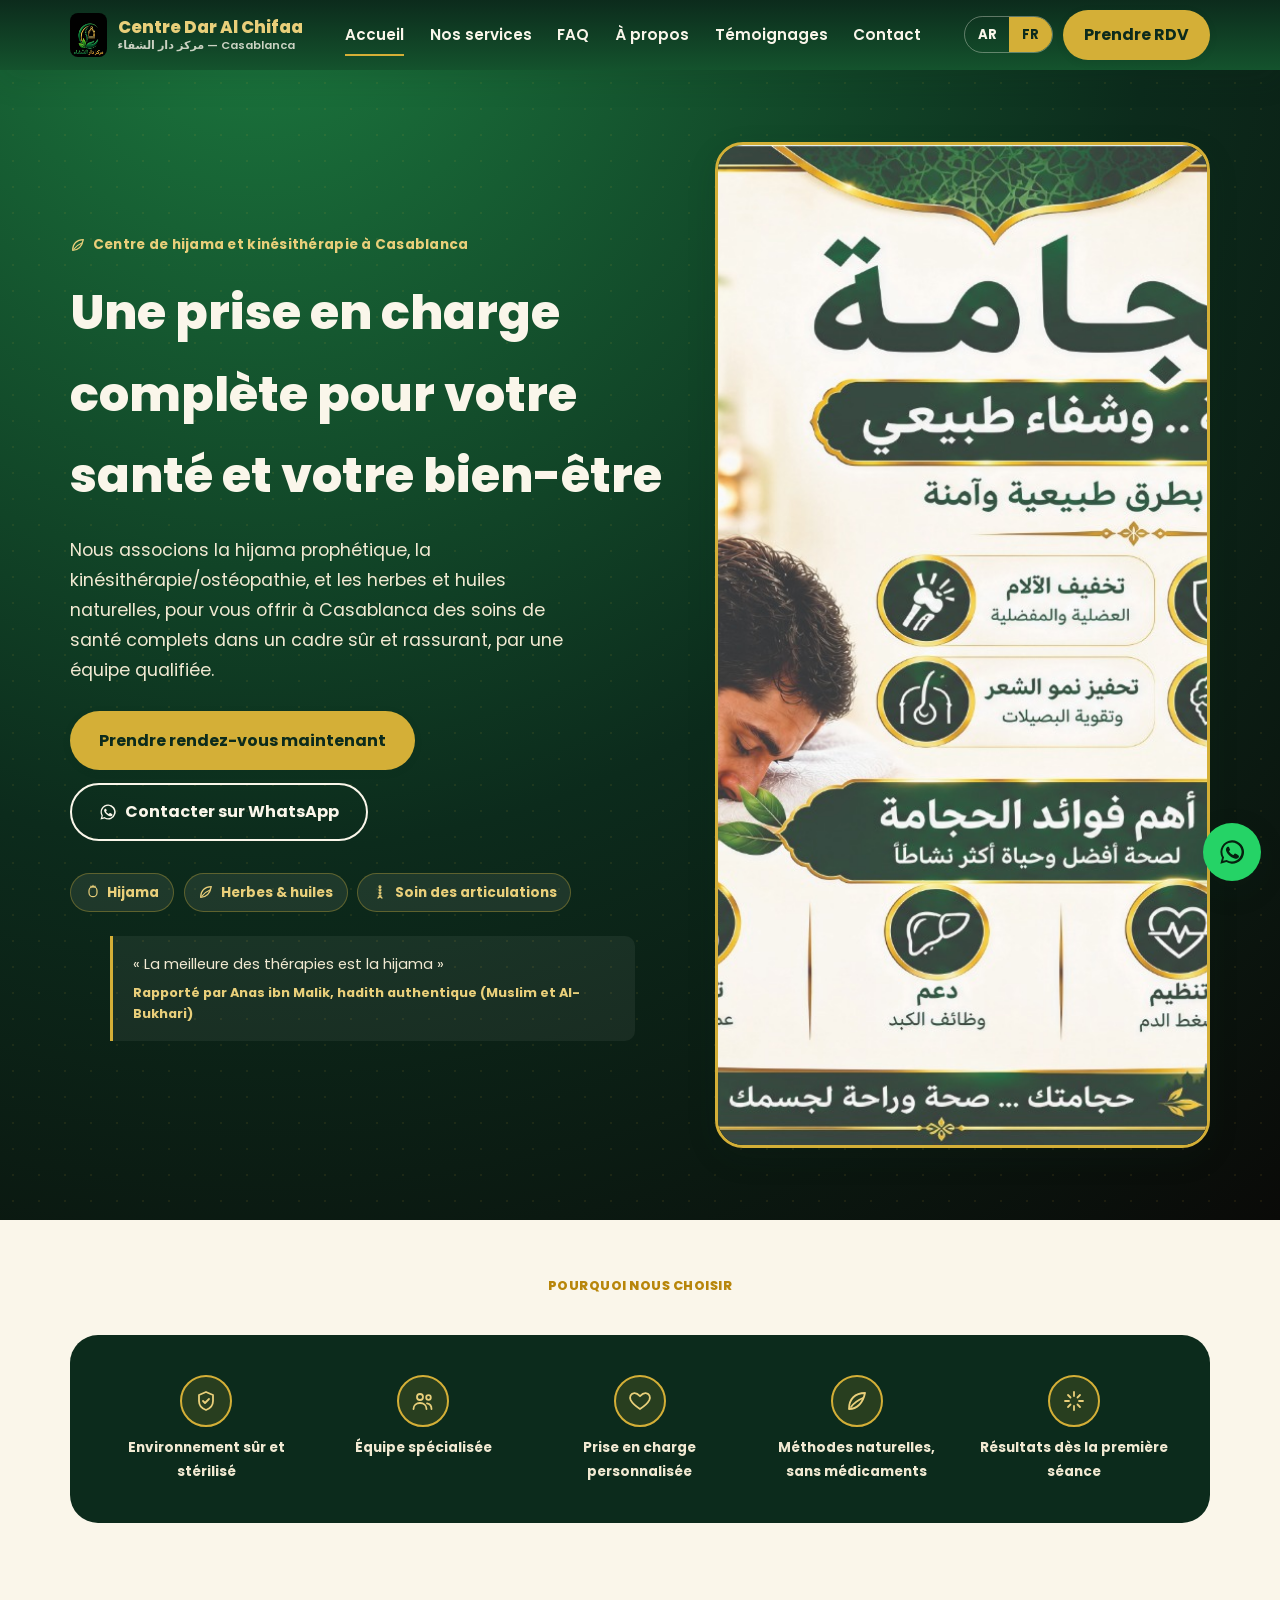
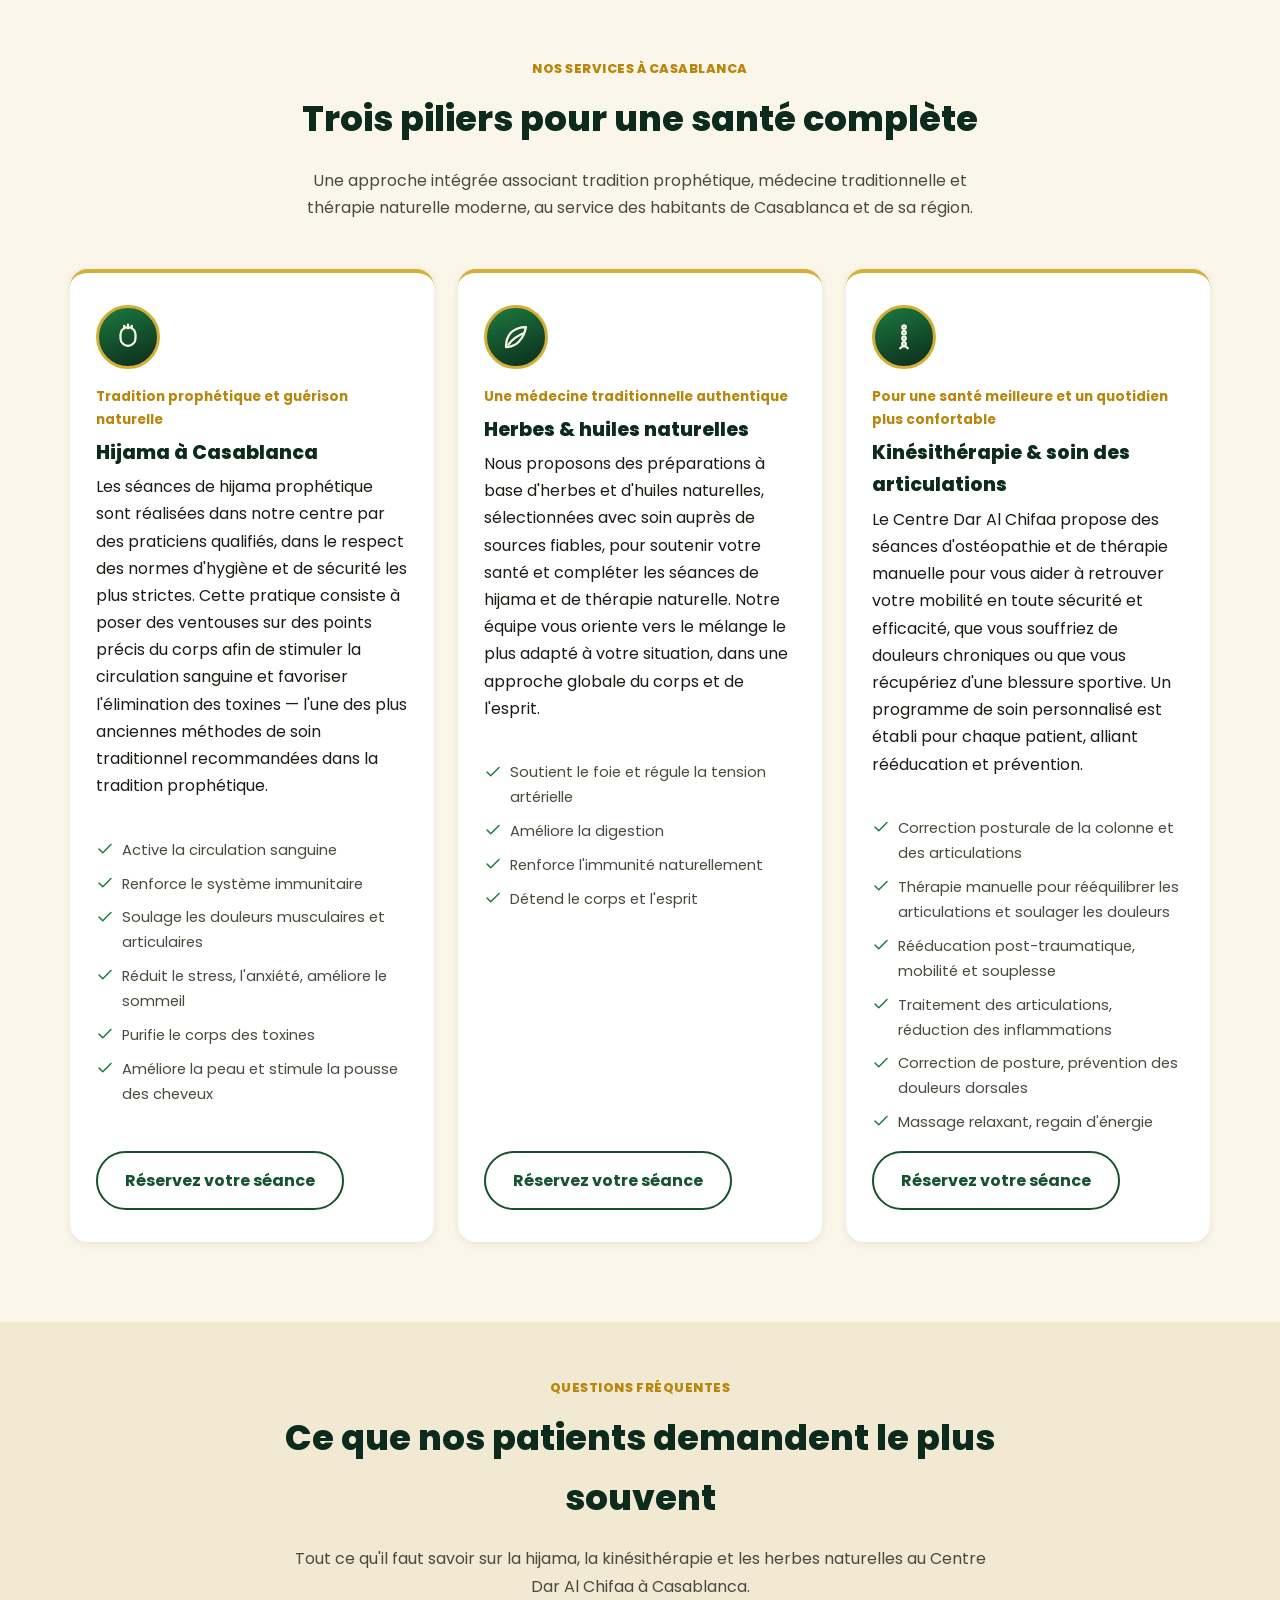
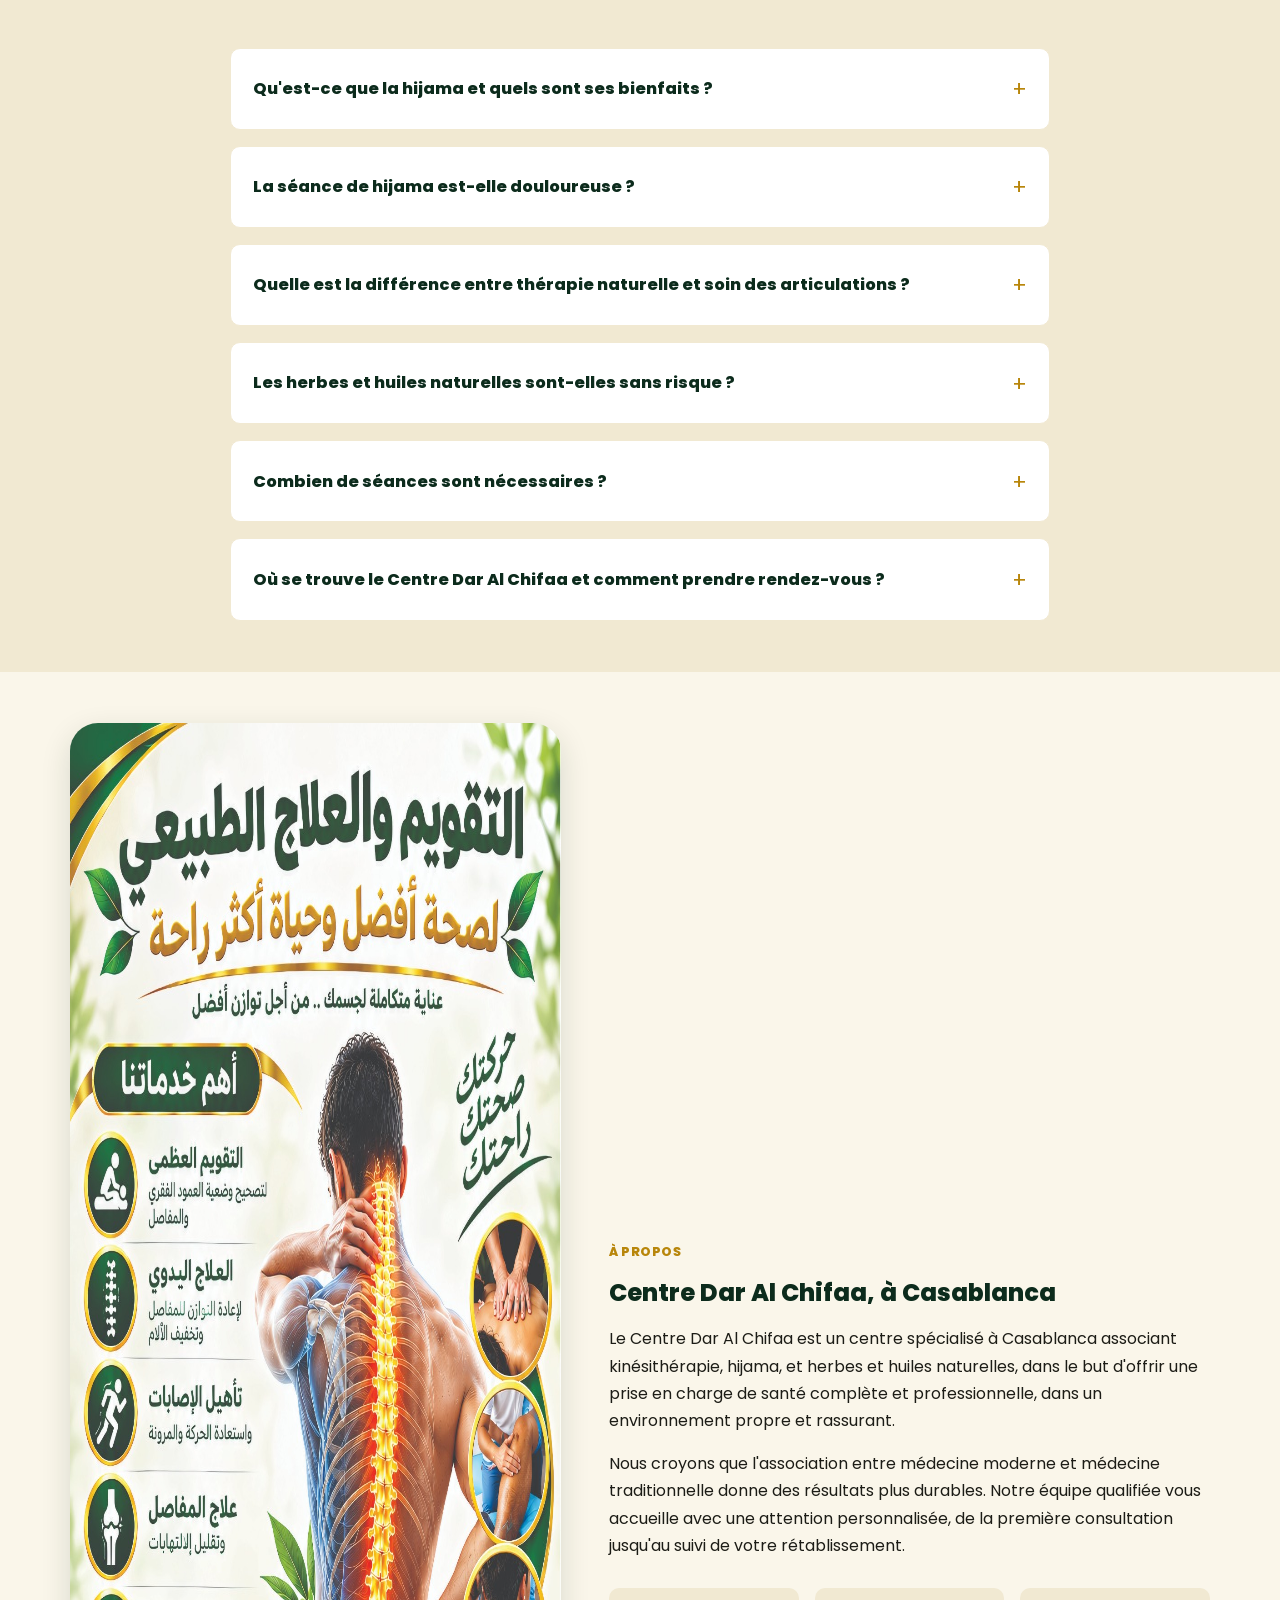
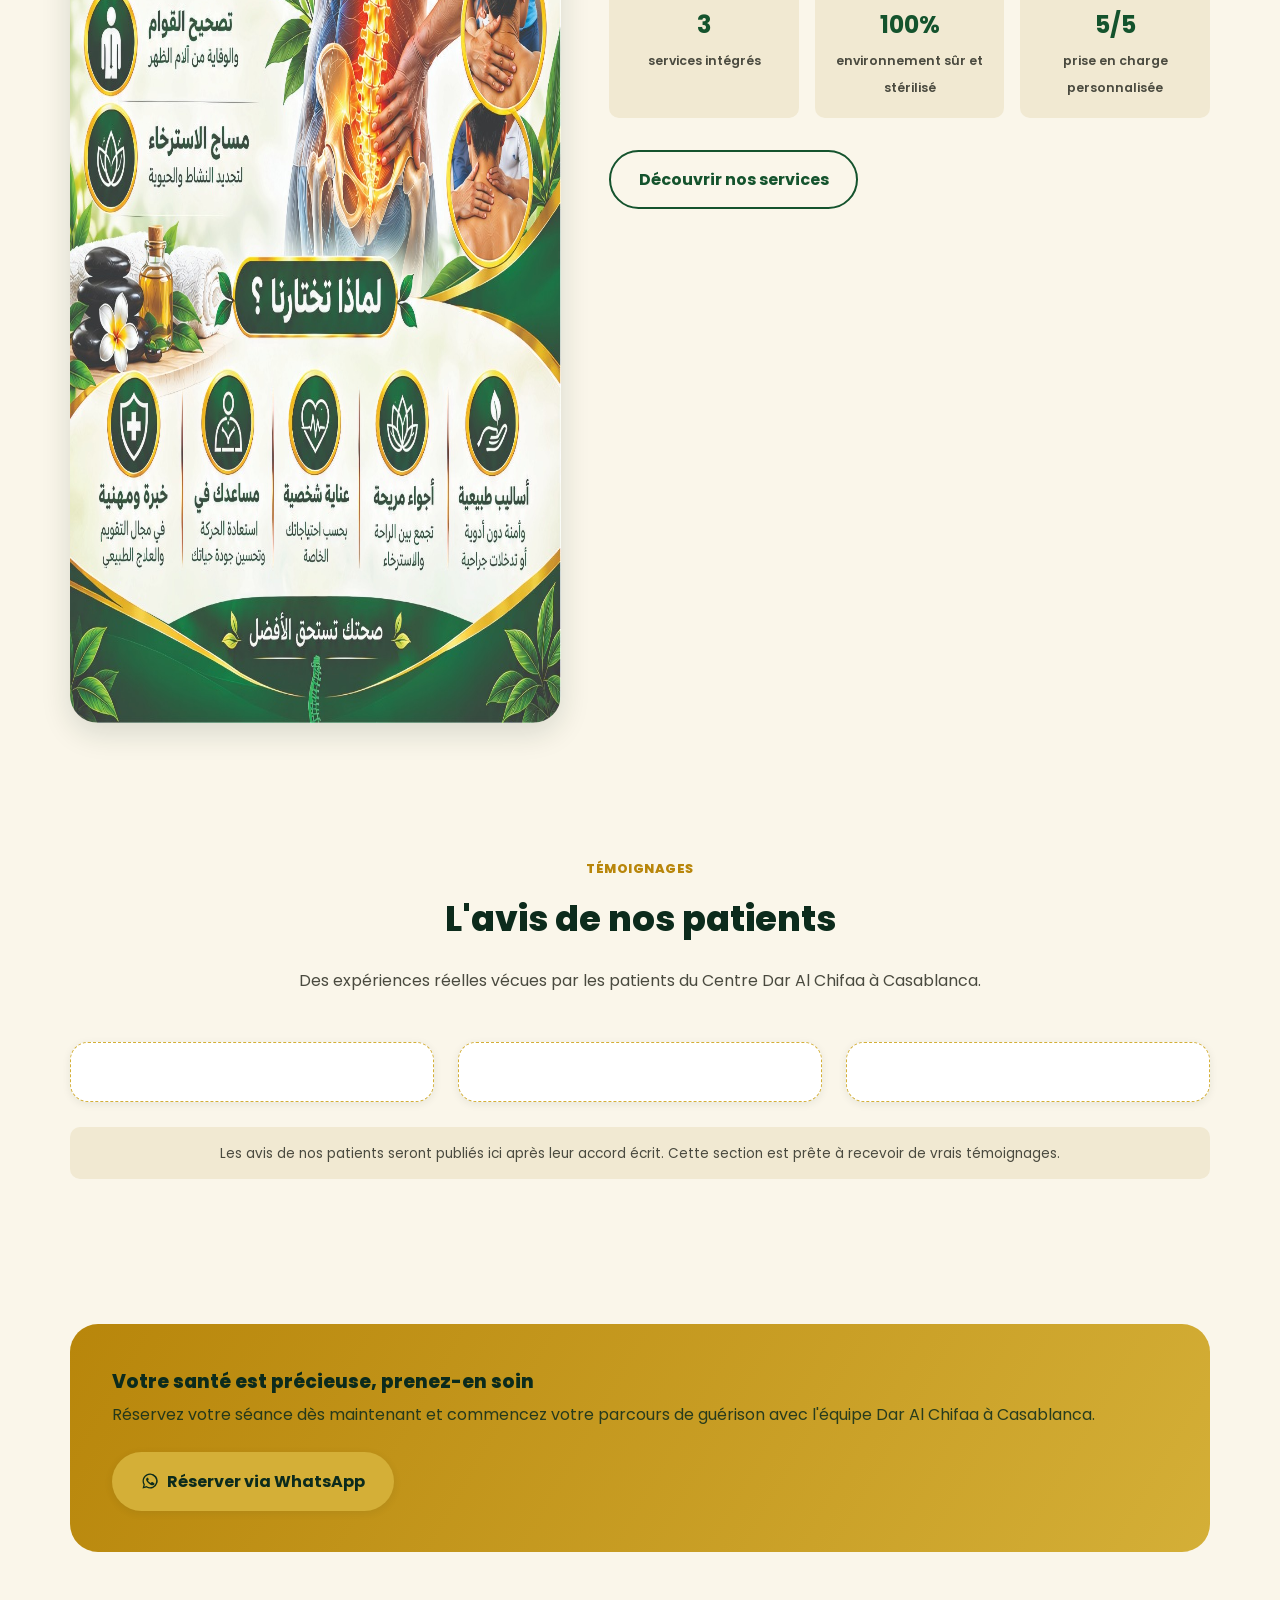
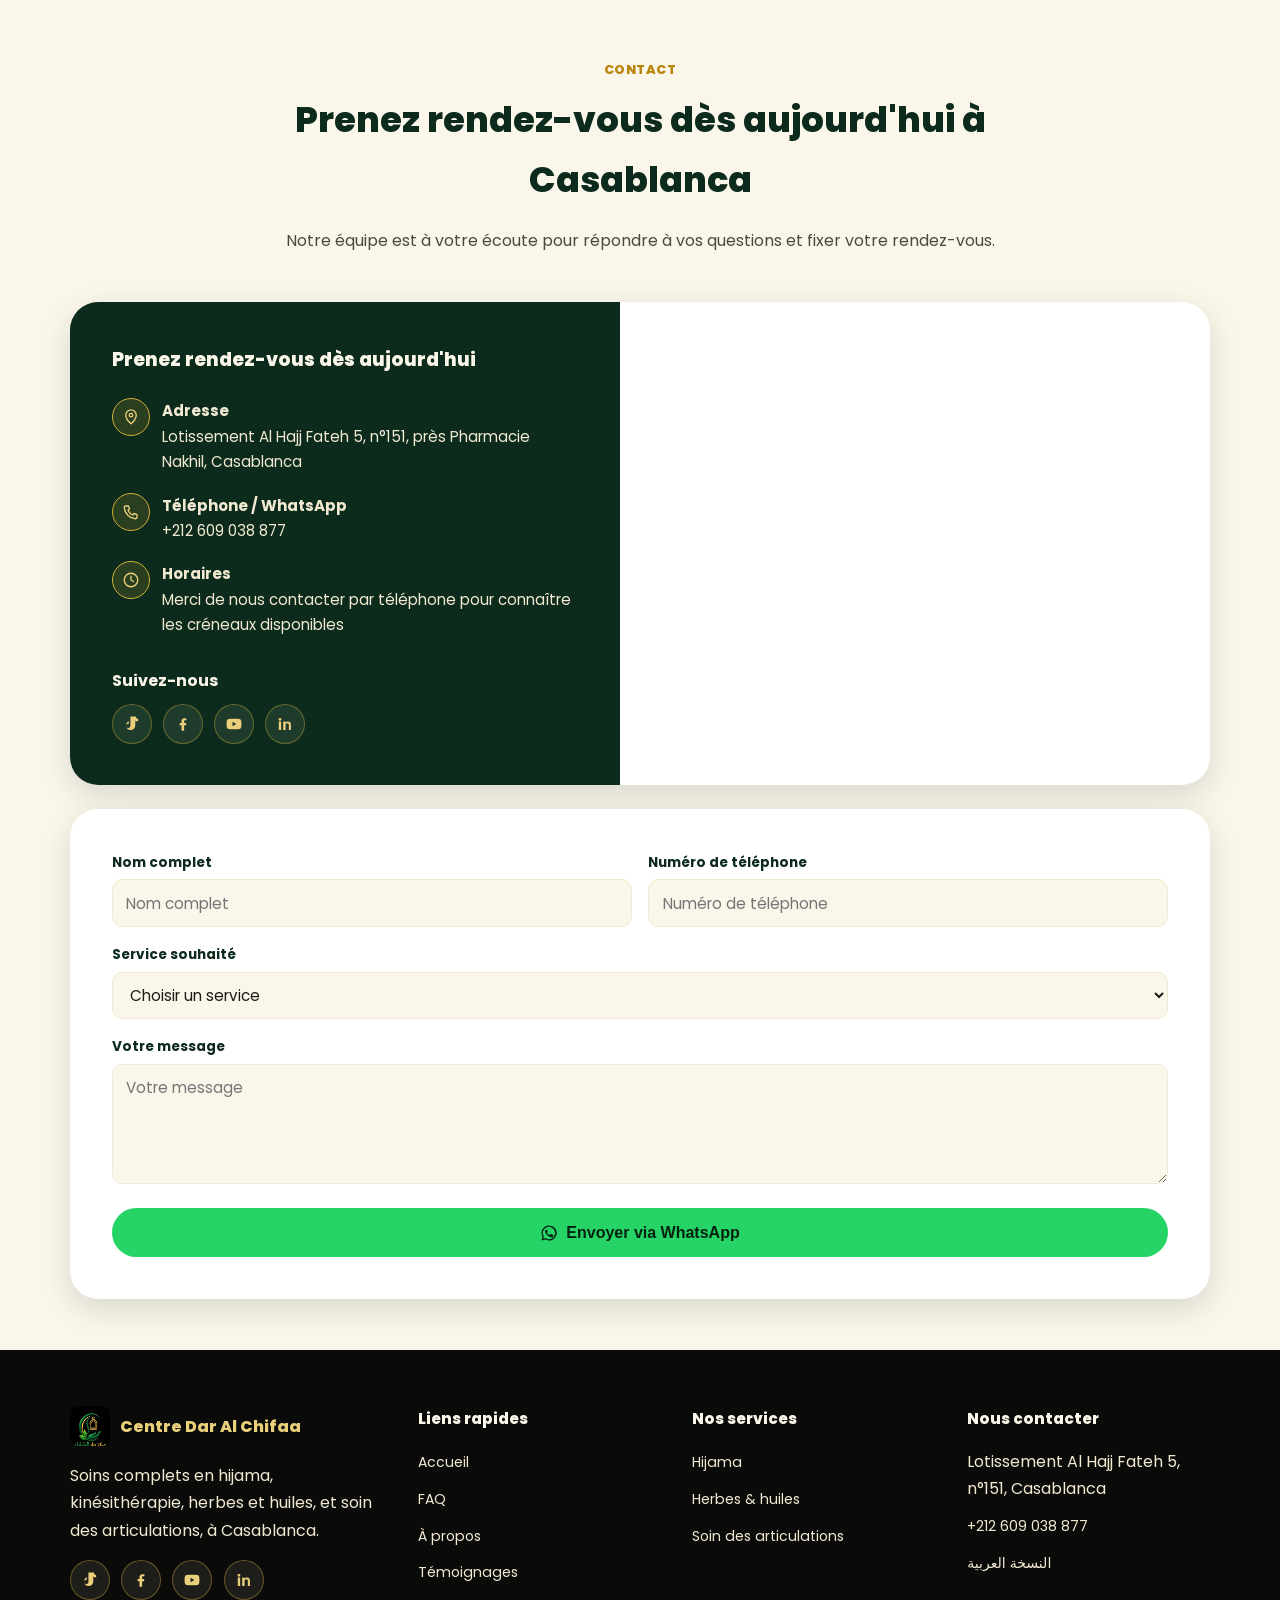
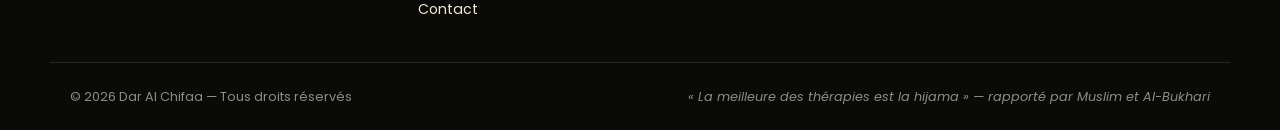
==== fr/index.html @ 54fca839 "SEO : pages AR/FR distinctes, contenu enrichi, FAQ, JSON-LD - Architecture : /index.html (AR, canoni" ====
<!doctype html>
<html lang="fr" dir="ltr">
<head>
<meta charset="UTF-8">
<meta name="viewport" content="width=device-width, initial-scale=1">
<title>Centre Dar Al Chifaa – Hijama & Kinésithérapie à Casablanca</title>
<meta name="description" content="Centre Dar Al Chifaa à Casablanca : hijama prophétique, kinésithérapie/ostéopathie, herbes et huiles naturelles. Prise en charge par une équipe qualifiée. RDV WhatsApp +212 609 038 877.">
<meta name="robots" content="index, follow, max-image-preview:large">
<meta name="theme-color" content="#0c2b1c">

<link rel="canonical" href="https://dar-alchifaa.ma/fr/">
<link rel="alternate" hreflang="ar" href="https://dar-alchifaa.ma/">
<link rel="alternate" hreflang="fr" href="https://dar-alchifaa.ma/fr/">
<link rel="alternate" hreflang="x-default" href="https://dar-alchifaa.ma/">

<link rel="icon" type="image/png" href="/assets/img/logo-icon.png">
<link rel="apple-touch-icon" href="/assets/img/logo-icon.png">

<!-- Open Graph / Twitter -->
<meta property="og:type" content="business.business">
<meta property="og:site_name" content="Centre Dar Al Chifaa">
<meta property="og:title" content="Centre Dar Al Chifaa – Hijama & Kinésithérapie à Casablanca">
<meta property="og:description" content="Hijama prophétique, kinésithérapie/ostéopathie, herbes et huiles naturelles — soins de santé complets à Casablanca.">
<meta property="og:image" content="https://dar-alchifaa.ma/assets/img/logo-dar-alchifaa.png">
<meta property="og:url" content="https://dar-alchifaa.ma/fr/">
<meta property="og:locale" content="fr_MA">
<meta property="og:locale:alternate" content="ar_MA">
<meta name="twitter:card" content="summary">

<link rel="preconnect" href="https://fonts.googleapis.com">
<link rel="preconnect" href="https://fonts.gstatic.com" crossorigin>
<link href="https://fonts.googleapis.com/css2?family=Cairo:wght@500;600;700;800&family=Tajawal:wght@500;700;800&family=Poppins:wght@500;600;700;800&display=swap" rel="stylesheet">

<link rel="stylesheet" href="/assets/css/style.css">

<!-- JSON-LD : fiche établissement (SEO local) -->
<script type="application/ld+json">
{
  "@context": "https://schema.org",
  "@type": "MedicalClinic",
  "name": "Centre Dar Al Chifaa",
  "alternateName": "مركز دار الشفاء",
  "image": "https://dar-alchifaa.ma/assets/img/logo-dar-alchifaa.png",
  "logo": "https://dar-alchifaa.ma/assets/img/logo-dar-alchifaa.png",
  "url": "https://dar-alchifaa.ma/fr/",
  "telephone": "+212609038877",
  "medicalSpecialty": "PhysicalTherapy",
  "description": "Centre Dar Al Chifaa à Casablanca, spécialisé en hijama prophétique, kinésithérapie/ostéopathie, et herbes et huiles naturelles.",
  "address": {
    "@type": "PostalAddress",
    "streetAddress": "Lotissement Al Hajj Fateh 5, n°151, près Pharmacie Nakhil",
    "addressLocality": "Casablanca",
    "addressRegion": "Casablanca-Settat",
    "addressCountry": "MA"
  },
  "inLanguage": ["fr", "ar"]
}
</script>

<!-- JSON-LD : questions fréquentes (identiques au texte visible de la section #faq) -->
<script type="application/ld+json">
{
  "@context": "https://schema.org",
  "@type": "FAQPage",
  "mainEntity": [
    {
      "@type": "Question",
      "name": "Qu'est-ce que la hijama et quels sont ses bienfaits ?",
      "acceptedAnswer": {"@type": "Answer", "text": "La hijama (thérapie par ventouses) est une pratique traditionnelle inspirée de la tradition prophétique, utilisée depuis des siècles pour stimuler la circulation sanguine, soulager les tensions musculaires et articulaires, et renforcer l'immunité. Au Centre Dar Al Chifaa à Casablanca, les séances sont réalisées par des praticiens qualifiés, dans le respect strict des règles d'hygiène et de sécurité."}
    },
    {
      "@type": "Question",
      "name": "La séance de hijama est-elle douloureuse ?",
      "acceptedAnswer": {"@type": "Answer", "text": "La hijama est globalement une pratique sûre ; certaines personnes ressentent une légère sensation de tiraillement pendant la pose des ventouses. Notre équipe explique chaque étape et adapte la séance à votre confort."}
    },
    {
      "@type": "Question",
      "name": "Quelle est la différence entre thérapie naturelle et soin des articulations ?",
      "acceptedAnswer": {"@type": "Answer", "text": "La thérapie manuelle utilise des techniques et des exercices pour rééduquer muscles et articulations après une blessure, tandis que l'ostéopathie/le traitement ostéo-articulaire vise à corriger la posture de la colonne et des articulations pour soulager la douleur et améliorer la mobilité. Au Centre Dar Al Chifaa, nous combinons les deux approches selon les besoins de chaque patient."}
    },
    {
      "@type": "Question",
      "name": "Les herbes et huiles naturelles sont-elles sans risque ?",
      "acceptedAnswer": {"@type": "Answer", "text": "Nous utilisons des préparations naturelles sélectionnées avec soin, en complément des séances de hijama et de thérapie naturelle. Merci de signaler à notre équipe toute condition médicale particulière ou allergie avant votre séance."}
    },
    {
      "@type": "Question",
      "name": "Combien de séances sont nécessaires ?",
      "acceptedAnswer": {"@type": "Answer", "text": "Le nombre et la fréquence des séances dépendent de votre situation et de vos objectifs. Notre équipe évalue votre cas lors de la première visite et vous propose un programme de soin adapté."}
    },
    {
      "@type": "Question",
      "name": "Où se trouve le Centre Dar Al Chifaa et comment prendre rendez-vous ?",
      "acceptedAnswer": {"@type": "Answer", "text": "Le Centre Dar Al Chifaa se situe Lotissement Al Hajj Fateh 5, n°151, près de la Pharmacie Nakhil, à Casablanca. Vous pouvez réserver facilement par téléphone ou WhatsApp au +212 609 038 877."}
    }
  ]
}
</script>

<script>window.DAC_LANG = "fr";</script>
</head>
<body>

<!-- Sprite d'icônes SVG (utilisées via <use>) -->
<svg width="0" height="0" style="position:absolute" aria-hidden="true">
  <defs>
    <symbol id="ic-leaf" viewBox="0 0 24 24" fill="none" stroke="currentColor" stroke-width="1.8" stroke-linecap="round" stroke-linejoin="round"><path d="M4 20c8 0 14-6 16-16C10 4 4 10 4 20Z"/><path d="M6 18c3-4 7-7 12-9"/></symbol>
    <symbol id="ic-cup" viewBox="0 0 24 24" fill="none" stroke="currentColor" stroke-width="1.8" stroke-linecap="round" stroke-linejoin="round"><path d="M6 10a6 6 0 0 1 12 0v3a6 6 0 0 1-12 0v-3Z"/><path d="M9 3v2M15 3v2M12 2v3"/></symbol>
    <symbol id="ic-spine" viewBox="0 0 24 24" fill="none" stroke="currentColor" stroke-width="1.8" stroke-linecap="round"><circle cx="12" cy="4" r="1.4"/><circle cx="12" cy="8.5" r="1.4"/><circle cx="12" cy="13" r="1.4"/><circle cx="12" cy="17.5" r="1.4"/><path d="M9 21c1-1.2 2-1.7 3-1.7s2 .5 3 1.7"/></symbol>
    <symbol id="ic-shield" viewBox="0 0 24 24" fill="none" stroke="currentColor" stroke-width="1.8" stroke-linecap="round" stroke-linejoin="round"><path d="M12 3l7 3v6c0 4.5-3 7.5-7 9-4-1.5-7-4.5-7-9V6l7-3Z"/><path d="M9 12l2 2 4-4"/></symbol>
    <symbol id="ic-team" viewBox="0 0 24 24" fill="none" stroke="currentColor" stroke-width="1.8" stroke-linecap="round" stroke-linejoin="round"><circle cx="9" cy="8" r="3"/><path d="M2.5 20c0-3.6 2.9-6 6.5-6s6.5 2.4 6.5 6"/><circle cx="17.5" cy="8.5" r="2.3"/><path d="M16 14.3c2.8.4 4.5 2.4 4.5 5.7"/></symbol>
    <symbol id="ic-heart" viewBox="0 0 24 24" fill="none" stroke="currentColor" stroke-width="1.8" stroke-linecap="round" stroke-linejoin="round"><path d="M12 20s-7-4.4-9.3-8.8C1.2 8 2.6 4.8 6 4.2c2-.4 3.7.6 6 3 2.3-2.4 4-3.4 6-3 3.4.6 4.8 3.8 3.3 7-2.3 4.4-9.3 8.8-9.3 8.8Z"/></symbol>
    <symbol id="ic-spark" viewBox="0 0 24 24" fill="none" stroke="currentColor" stroke-width="1.8" stroke-linecap="round" stroke-linejoin="round"><path d="M12 3v4M12 17v4M3 12h4M17 12h4M6 6l2.5 2.5M15.5 15.5 18 18M18 6l-2.5 2.5M8.5 15.5 6 18"/></symbol>
    <symbol id="ic-pin" viewBox="0 0 24 24" fill="none" stroke="currentColor" stroke-width="1.8" stroke-linecap="round" stroke-linejoin="round"><path d="M12 21s7-6.3 7-11.5A7 7 0 0 0 5 9.5C5 14.7 12 21 12 21Z"/><circle cx="12" cy="9.5" r="2.4"/></symbol>
    <symbol id="ic-phone" viewBox="0 0 24 24" fill="none" stroke="currentColor" stroke-width="1.8" stroke-linecap="round" stroke-linejoin="round"><path d="M5 4h3.5l1.5 4-2 1.6a12 12 0 0 0 6.4 6.4l1.6-2 4 1.5V19a2 2 0 0 1-2.2 2C10 20.5 3.5 14 3 6.2A2 2 0 0 1 5 4Z"/></symbol>
    <symbol id="ic-clock" viewBox="0 0 24 24" fill="none" stroke="currentColor" stroke-width="1.8" stroke-linecap="round" stroke-linejoin="round"><circle cx="12" cy="12" r="9"/><path d="M12 7v5l3.5 2"/></symbol>
    <symbol id="ic-check" viewBox="0 0 24 24" fill="none" stroke="currentColor" stroke-width="2" stroke-linecap="round" stroke-linejoin="round"><path d="M20 6 9 17l-5-5"/></symbol>
    <symbol id="ic-whatsapp" viewBox="0 0 24 24" fill="currentColor"><path d="M12 2a10 10 0 0 0-8.6 15L2 22l5.2-1.4A10 10 0 1 0 12 2Zm0 18.2a8.1 8.1 0 0 1-4.2-1.2l-.3-.2-3.1.8.8-3-.2-.3A8.2 8.2 0 1 1 12 20.2Zm4.5-6.1c-.2-.1-1.5-.7-1.7-.8-.2-.1-.4-.1-.6.1-.2.2-.7.8-.8 1-.2.2-.3.2-.5.1a6.7 6.7 0 0 1-2-1.2 7.4 7.4 0 0 1-1.4-1.7c-.1-.2 0-.4.1-.5l.4-.4.3-.4c.1-.1.1-.3 0-.4-.1-.1-.6-1.4-.8-1.9-.2-.5-.4-.4-.6-.4h-.5c-.2 0-.5.1-.7.3-.2.2-.9.9-.9 2.2s1 2.6 1.1 2.7c.1.2 2 3 4.7 4.2.7.3 1.2.5 1.6.6.7.2 1.3.2 1.8.1.5-.1 1.5-.6 1.8-1.2.2-.6.2-1.1.2-1.2-.1-.1-.3-.2-.5-.3Z"/></symbol>
    <symbol id="ic-tiktok" viewBox="0 0 24 24" fill="currentColor"><path d="M14 2h3.1c.2 1.7 1.4 3.1 3.1 3.4v3.1c-1.4 0-2.7-.4-3.8-1.2v6.6c0 3.3-2.7 6-6 6a6 6 0 0 1-2.5-11.5v3.4a2.8 2.8 0 1 0 2 2.7V2Z"/></symbol>
    <symbol id="ic-facebook" viewBox="0 0 24 24" fill="currentColor"><path d="M13.5 21v-7.5H16l.4-3H13.5V8.4c0-.9.2-1.5 1.5-1.5H16.5V4.3C16.2 4.3 15.2 4.2 14 4.2c-2.4 0-4 1.5-4 4.2V10.5H7.5v3H10V21h3.5Z"/></symbol>
    <symbol id="ic-youtube" viewBox="0 0 24 24" fill="currentColor"><path d="M21.5 7.5a3 3 0 0 0-2.1-2.1C17.6 5 12 5 12 5s-5.6 0-7.4.4A3 3 0 0 0 2.5 7.5 31 31 0 0 0 2 12a31 31 0 0 0 .5 4.5 3 3 0 0 0 2.1 2.1C6.4 19 12 19 12 19s5.6 0 7.4-.4a3 3 0 0 0 2.1-2.1A31 31 0 0 0 22 12a31 31 0 0 0-.5-4.5ZM10 15V9l5.2 3-5.2 3Z"/></symbol>
    <symbol id="ic-linkedin" viewBox="0 0 24 24" fill="currentColor"><path d="M6.9 8.6H3.7V20h3.2V8.6ZM5.3 3.9a1.9 1.9 0 1 0 0 3.8 1.9 1.9 0 0 0 0-3.8ZM20.3 20h-3.2v-5.9c0-1.4 0-3.2-2-3.2s-2.3 1.5-2.3 3.1V20H9.6V8.6h3.1v1.6h.1c.4-.8 1.5-1.7 3.1-1.7 3.4 0 4 2.2 4 5.1V20Z"/></symbol>
  </defs>
</svg>

<header class="site-header">
  <div class="container header-inner">
    <a class="brand" href="#home">
      <img src="/assets/img/logo-dar-alchifaa.png" alt="Centre Dar Al Chifaa — hijama et kinésithérapie à Casablanca" width="44" height="44" style="object-fit:cover">
      <span class="brand-name">Centre Dar Al Chifaa<small>مركز دار الشفاء — Casablanca</small></span>
    </a>

    <nav class="main-nav" id="main-nav">
      <a href="#home">Accueil</a>
      <a href="#services">Nos services</a>
      <a href="#faq">FAQ</a>
      <a href="#about">À propos</a>
      <a href="#testimonials">Témoignages</a>
      <a href="#contact">Contact</a>
    </nav>

    <div class="header-actions">
      <div class="lang-switch" role="group" aria-label="Language / اللغة">
        <a href="/">AR</a>
        <a href="/fr/" class="active" aria-current="page">FR</a>
      </div>
      <a class="btn btn-primary" style="padding:.6em 1.2em" href="#contact">Prendre RDV</a>
      <button class="nav-toggle" id="nav-toggle" aria-label="Menu" aria-expanded="false" aria-controls="main-nav">☰</button>
    </div>
  </div>
</header>

<main>

  <!-- ============ HERO ============ -->
  <section id="home" class="hero">
    <div class="container hero-grid">
      <div>
        <span class="hero-eyebrow">
          <svg width="16" height="16"><use href="#ic-leaf"/></svg>
          <span>Centre de hijama et kinésithérapie à Casablanca</span>
        </span>
        <h1>Une prise en charge complète pour votre santé et votre bien-être</h1>
        <p class="lede">Nous associons la hijama prophétique, la kinésithérapie/ostéopathie, et les herbes et huiles naturelles, pour vous offrir à Casablanca des soins de santé complets dans un cadre sûr et rassurant, par une équipe qualifiée.</p>

        <div class="hero-cta">
          <a class="btn btn-primary" href="#contact">Prendre rendez-vous maintenant</a>
          <a class="btn btn-outline" href="https://wa.me/212609038877" target="_blank" rel="noopener">
            <svg width="18" height="18"><use href="#ic-whatsapp"/></svg>
            <span>Contacter sur WhatsApp</span>
          </a>
        </div>

        <div class="hero-pillars">
          <a class="pillar-chip" href="#service-hijama"><svg width="16" height="16"><use href="#ic-cup"/></svg><span>Hijama</span></a>
          <a class="pillar-chip" href="#service-herbs"><svg width="16" height="16"><use href="#ic-leaf"/></svg><span>Herbes & huiles</span></a>
          <a class="pillar-chip" href="#service-joints"><svg width="16" height="16"><use href="#ic-spine"/></svg><span>Soin des articulations</span></a>
        </div>

        <blockquote class="hero-quote reveal">
          <span>« La meilleure des thérapies est la hijama »</span>
          <cite>Rapporté par Anas ibn Malik, hadith authentique (Muslim et Al-Bukhari)</cite>
        </blockquote>
      </div>

      <div class="hero-media reveal">
        <img src="/assets/img/hero-hijama.jpg" alt="Séance de hijama prophétique au Centre Dar Al Chifaa à Casablanca" width="800" height="1000">
      </div>
    </div>
  </section>

  <!-- ============ VALEURS / POURQUOI NOUS CHOISIR ============ -->
  <section class="section-tight">
    <div class="container">
      <div class="section-head reveal" style="margin-bottom:1.8rem">
        <span class="eyebrow">Pourquoi nous choisir</span>
      </div>
      <div class="values-strip reveal">
        <div class="value-item"><span class="ic"><svg width="24" height="24"><use href="#ic-shield"/></svg></span><span>Environnement sûr et stérilisé</span></div>
        <div class="value-item"><span class="ic"><svg width="24" height="24"><use href="#ic-team"/></svg></span><span>Équipe spécialisée</span></div>
        <div class="value-item"><span class="ic"><svg width="24" height="24"><use href="#ic-heart"/></svg></span><span>Prise en charge personnalisée</span></div>
        <div class="value-item"><span class="ic"><svg width="24" height="24"><use href="#ic-leaf"/></svg></span><span>Méthodes naturelles, sans médicaments</span></div>
        <div class="value-item"><span class="ic"><svg width="24" height="24"><use href="#ic-spark"/></svg></span><span>Résultats dès la première séance</span></div>
      </div>
    </div>
  </section>

  <!-- ============ SERVICES / 3 PILIERS ============ -->
  <section id="services">
    <div class="container">
      <div class="section-head reveal">
        <span class="eyebrow">Nos services à Casablanca</span>
        <h2>Trois piliers pour une santé complète</h2>
        <p>Une approche intégrée associant tradition prophétique, médecine traditionnelle et thérapie naturelle moderne, au service des habitants de Casablanca et de sa région.</p>
      </div>

      <div class="pillars-grid">
        <!-- Hijama -->
        <article class="pillar-card reveal" id="service-hijama">
          <span class="pillar-icon"><svg width="30" height="30"><use href="#ic-cup"/></svg></span>
          <div>
            <div class="pillar-tagline">Tradition prophétique et guérison naturelle</div>
            <h3>Hijama à Casablanca</h3>
            <p>Les séances de hijama prophétique sont réalisées dans notre centre par des praticiens qualifiés, dans le respect des normes d'hygiène et de sécurité les plus strictes. Cette pratique consiste à poser des ventouses sur des points précis du corps afin de stimuler la circulation sanguine et favoriser l'élimination des toxines — l'une des plus anciennes méthodes de soin traditionnel recommandées dans la tradition prophétique.</p>
          </div>
          <ul class="benefit-list">
            <li><svg><use href="#ic-check"/></svg><span>Active la circulation sanguine</span></li>
            <li><svg><use href="#ic-check"/></svg><span>Renforce le système immunitaire</span></li>
            <li><svg><use href="#ic-check"/></svg><span>Soulage les douleurs musculaires et articulaires</span></li>
            <li><svg><use href="#ic-check"/></svg><span>Réduit le stress, l'anxiété, améliore le sommeil</span></li>
            <li><svg><use href="#ic-check"/></svg><span>Purifie le corps des toxines</span></li>
            <li><svg><use href="#ic-check"/></svg><span>Améliore la peau et stimule la pousse des cheveux</span></li>
          </ul>
          <a class="btn btn-outline-dark" href="#contact">Réservez votre séance</a>
        </article>

        <!-- Herbes & huiles -->
        <article class="pillar-card reveal" id="service-herbs">
          <span class="pillar-icon"><svg width="30" height="30"><use href="#ic-leaf"/></svg></span>
          <div>
            <div class="pillar-tagline">Une médecine traditionnelle authentique</div>
            <h3>Herbes & huiles naturelles</h3>
            <p>Nous proposons des préparations à base d'herbes et d'huiles naturelles, sélectionnées avec soin auprès de sources fiables, pour soutenir votre santé et compléter les séances de hijama et de thérapie naturelle. Notre équipe vous oriente vers le mélange le plus adapté à votre situation, dans une approche globale du corps et de l'esprit.</p>
          </div>
          <ul class="benefit-list">
            <li><svg><use href="#ic-check"/></svg><span>Soutient le foie et régule la tension artérielle</span></li>
            <li><svg><use href="#ic-check"/></svg><span>Améliore la digestion</span></li>
            <li><svg><use href="#ic-check"/></svg><span>Renforce l'immunité naturellement</span></li>
            <li><svg><use href="#ic-check"/></svg><span>Détend le corps et l'esprit</span></li>
          </ul>
          <a class="btn btn-outline-dark" href="#contact">Réservez votre séance</a>
        </article>

        <!-- Soin des articulations -->
        <article class="pillar-card reveal" id="service-joints">
          <span class="pillar-icon"><svg width="30" height="30"><use href="#ic-spine"/></svg></span>
          <div>
            <div class="pillar-tagline">Pour une santé meilleure et un quotidien plus confortable</div>
            <h3>Kinésithérapie & soin des articulations</h3>
            <p>Le Centre Dar Al Chifaa propose des séances d'ostéopathie et de thérapie manuelle pour vous aider à retrouver votre mobilité en toute sécurité et efficacité, que vous souffriez de douleurs chroniques ou que vous récupériez d'une blessure sportive. Un programme de soin personnalisé est établi pour chaque patient, alliant rééducation et prévention.</p>
          </div>
          <ul class="benefit-list">
            <li><svg><use href="#ic-check"/></svg><span>Correction posturale de la colonne et des articulations</span></li>
            <li><svg><use href="#ic-check"/></svg><span>Thérapie manuelle pour rééquilibrer les articulations et soulager les douleurs</span></li>
            <li><svg><use href="#ic-check"/></svg><span>Rééducation post-traumatique, mobilité et souplesse</span></li>
            <li><svg><use href="#ic-check"/></svg><span>Traitement des articulations, réduction des inflammations</span></li>
            <li><svg><use href="#ic-check"/></svg><span>Correction de posture, prévention des douleurs dorsales</span></li>
            <li><svg><use href="#ic-check"/></svg><span>Massage relaxant, regain d'énergie</span></li>
          </ul>
          <a class="btn btn-outline-dark" href="#contact">Réservez votre séance</a>
        </article>
      </div>
    </div>
  </section>

  <!-- ============ FAQ ============ -->
  <section id="faq" class="section-tight" style="background:var(--c-cream-dark)">
    <div class="container">
      <div class="section-head reveal">
        <span class="eyebrow">Questions fréquentes</span>
        <h2>Ce que nos patients demandent le plus souvent</h2>
        <p>Tout ce qu'il faut savoir sur la hijama, la kinésithérapie et les herbes naturelles au Centre Dar Al Chifaa à Casablanca.</p>
      </div>
      <div class="faq-list reveal">
        <details class="faq-item">
          <summary>Qu'est-ce que la hijama et quels sont ses bienfaits ?</summary>
          <p>La hijama (thérapie par ventouses) est une pratique traditionnelle inspirée de la tradition prophétique, utilisée depuis des siècles pour stimuler la circulation sanguine, soulager les tensions musculaires et articulaires, et renforcer l'immunité. Au Centre Dar Al Chifaa à Casablanca, les séances sont réalisées par des praticiens qualifiés, dans le respect strict des règles d'hygiène et de sécurité.</p>
        </details>
        <details class="faq-item">
          <summary>La séance de hijama est-elle douloureuse ?</summary>
          <p>La hijama est globalement une pratique sûre ; certaines personnes ressentent une légère sensation de tiraillement pendant la pose des ventouses. Notre équipe explique chaque étape et adapte la séance à votre confort.</p>
        </details>
        <details class="faq-item">
          <summary>Quelle est la différence entre thérapie naturelle et soin des articulations ?</summary>
          <p>La thérapie manuelle utilise des techniques et des exercices pour rééduquer muscles et articulations après une blessure, tandis que l'ostéopathie/le traitement ostéo-articulaire vise à corriger la posture de la colonne et des articulations pour soulager la douleur et améliorer la mobilité. Au Centre Dar Al Chifaa, nous combinons les deux approches selon les besoins de chaque patient.</p>
        </details>
        <details class="faq-item">
          <summary>Les herbes et huiles naturelles sont-elles sans risque ?</summary>
          <p>Nous utilisons des préparations naturelles sélectionnées avec soin, en complément des séances de hijama et de thérapie naturelle. Merci de signaler à notre équipe toute condition médicale particulière ou allergie avant votre séance.</p>
        </details>
        <details class="faq-item">
          <summary>Combien de séances sont nécessaires ?</summary>
          <p>Le nombre et la fréquence des séances dépendent de votre situation et de vos objectifs. Notre équipe évalue votre cas lors de la première visite et vous propose un programme de soin adapté.</p>
        </details>
        <details class="faq-item">
          <summary>Où se trouve le Centre Dar Al Chifaa et comment prendre rendez-vous ?</summary>
          <p>Le Centre Dar Al Chifaa se situe Lotissement Al Hajj Fateh 5, n°151, près de la Pharmacie Nakhil, à Casablanca. Vous pouvez réserver facilement par téléphone ou WhatsApp au +212 609 038 877.</p>
        </details>
      </div>
    </div>
  </section>

  <!-- ============ À PROPOS ============ -->
  <section id="about" class="section-tight">
    <div class="container about-grid">
      <div class="about-media reveal">
        <img src="/assets/img/articulations-services.jpg" alt="Services de kinésithérapie et d'ostéopathie au Centre Dar Al Chifaa à Casablanca" loading="lazy" width="1080" height="1600">
      </div>
      <div class="reveal">
        <span class="eyebrow">À propos</span>
        <h2>Centre Dar Al Chifaa, à Casablanca</h2>
        <p>Le Centre Dar Al Chifaa est un centre spécialisé à Casablanca associant kinésithérapie, hijama, et herbes et huiles naturelles, dans le but d'offrir une prise en charge de santé complète et professionnelle, dans un environnement propre et rassurant.</p>
        <p>Nous croyons que l'association entre médecine moderne et médecine traditionnelle donne des résultats plus durables. Notre équipe qualifiée vous accueille avec une attention personnalisée, de la première consultation jusqu'au suivi de votre rétablissement.</p>
        <div class="about-stats">
          <div class="stat"><b>3</b><span>services intégrés</span></div>
          <div class="stat"><b>100%</b><span>environnement sûr et stérilisé</span></div>
          <div class="stat"><b>5/5</b><span>prise en charge personnalisée</span></div>
        </div>
        <a class="btn btn-outline-dark mt-2" href="#services">Découvrir nos services</a>
      </div>
    </div>
  </section>

  <!-- ============ TÉMOIGNAGES ============ -->
  <section id="testimonials">
    <div class="container">
      <div class="section-head reveal">
        <span class="eyebrow">Témoignages</span>
        <h2>L'avis de nos patients</h2>
        <p>Des expériences réelles vécues par les patients du Centre Dar Al Chifaa à Casablanca.</p>
      </div>
      <div class="testimonials-grid">
        <div class="testimonial-card reveal" style="border:1.5px dashed var(--c-gold-500)"></div>
        <div class="testimonial-card reveal" style="border:1.5px dashed var(--c-gold-500)"></div>
        <div class="testimonial-card reveal" style="border:1.5px dashed var(--c-gold-500)"></div>
      </div>
      <p class="testimonial-note reveal">Les avis de nos patients seront publiés ici après leur accord écrit. Cette section est prête à recevoir de vrais témoignages.</p>
    </div>
  </section>

  <!-- ============ CTA BAND ============ -->
  <section class="section-tight">
    <div class="container">
      <div class="cta-band reveal">
        <div>
          <h3>Votre santé est précieuse, prenez-en soin</h3>
          <p>Réservez votre séance dès maintenant et commencez votre parcours de guérison avec l'équipe Dar Al Chifaa à Casablanca.</p>
        </div>
        <a class="btn btn-primary" href="https://wa.me/212609038877" target="_blank" rel="noopener">
          <svg width="18" height="18"><use href="#ic-whatsapp"/></svg>
          <span>Réserver via WhatsApp</span>
        </a>
      </div>
    </div>
  </section>

  <!-- ============ CONTACT ============ -->
  <section id="contact" class="section-tight">
    <div class="container">
      <div class="section-head reveal">
        <span class="eyebrow">Contact</span>
        <h2>Prenez rendez-vous dès aujourd'hui à Casablanca</h2>
        <p>Notre équipe est à votre écoute pour répondre à vos questions et fixer votre rendez-vous.</p>
      </div>

      <div class="contact-wrap reveal">
        <div class="contact-info">
          <h3>Prenez rendez-vous dès aujourd'hui</h3>
          <ul class="contact-list">
            <li>
              <span class="ic"><svg width="18" height="18"><use href="#ic-pin"/></svg></span>
              <span>
                <strong>Adresse</strong><br>
                <span>Lotissement Al Hajj Fateh 5, n°151, près Pharmacie Nakhil, Casablanca</span>
              </span>
            </li>
            <li>
              <span class="ic"><svg width="18" height="18"><use href="#ic-phone"/></svg></span>
              <span>
                <strong>Téléphone / WhatsApp</strong><br>
                <a href="tel:+212609038877" dir="ltr" style="display:inline-block">+212 609 038 877</a>
              </span>
            </li>
            <li>
              <span class="ic"><svg width="18" height="18"><use href="#ic-clock"/></svg></span>
              <span>
                <strong>Horaires</strong><br>
                <span>Merci de nous contacter par téléphone pour connaître les créneaux disponibles</span>
              </span>
            </li>
          </ul>
          <strong style="display:block;margin-bottom:.6em;color:var(--c-cream)">Suivez-nous</strong>
          <div class="social-row">
            <a href="#" aria-label="TikTok"><svg width="18" height="18"><use href="#ic-tiktok"/></svg></a>
            <a href="#" aria-label="Facebook"><svg width="18" height="18"><use href="#ic-facebook"/></svg></a>
            <a href="#" aria-label="YouTube"><svg width="18" height="18"><use href="#ic-youtube"/></svg></a>
            <a href="#" aria-label="LinkedIn"><svg width="18" height="18"><use href="#ic-linkedin"/></svg></a>
          </div>
        </div>

        <div class="contact-map">
          <iframe
            title="Carte du Centre Dar Al Chifaa à Casablanca"
            src="https://www.google.com/maps?q=Lotissement%20Al%20Hajj%20Fateh%205%2C%20151%2C%20Casablanca&output=embed"
            loading="lazy" referrerpolicy="no-referrer-when-downgrade"></iframe>
        </div>
      </div>

      <div class="contact-wrap reveal" style="margin-top:1.5rem;grid-template-columns:1fr">
        <form class="contact-form" id="contact-form">
          <div class="form-row two">
            <div>
              <label for="f-name">Nom complet</label>
              <input type="text" id="f-name" name="name" required placeholder="Nom complet">
            </div>
            <div>
              <label for="f-phone">Numéro de téléphone</label>
              <input type="tel" id="f-phone" name="phone" required placeholder="Numéro de téléphone">
            </div>
          </div>
          <div class="form-row">
            <div>
              <label for="f-service">Service souhaité</label>
              <select id="f-service" name="service">
                <option value="">Choisir un service</option>
                <option value="hijama">Hijama</option>
                <option value="herbs">Herbes & huiles</option>
                <option value="joints">Soin des articulations</option>
              </select>
            </div>
          </div>
          <div class="form-row">
            <div>
              <label for="f-message">Votre message</label>
              <textarea id="f-message" name="message" placeholder="Votre message"></textarea>
            </div>
          </div>
          <button type="submit" class="btn btn-whatsapp btn-block">
            <svg width="18" height="18"><use href="#ic-whatsapp"/></svg>
            <span>Envoyer via WhatsApp</span>
          </button>
        </form>
      </div>
    </div>
  </section>

</main>

<footer class="site-footer">
  <div class="container footer-grid">
    <div>
      <div class="footer-brand">
        <img src="/assets/img/logo-dar-alchifaa.png" alt="Centre Dar Al Chifaa" width="40" height="40" style="object-fit:cover;border-radius:8px">
        <span>Centre Dar Al Chifaa</span>
      </div>
      <p>Soins complets en hijama, kinésithérapie, herbes et huiles, et soin des articulations, à Casablanca.</p>
      <div class="social-row">
        <a href="#" aria-label="TikTok"><svg width="18" height="18"><use href="#ic-tiktok"/></svg></a>
        <a href="#" aria-label="Facebook"><svg width="18" height="18"><use href="#ic-facebook"/></svg></a>
        <a href="#" aria-label="YouTube"><svg width="18" height="18"><use href="#ic-youtube"/></svg></a>
        <a href="#" aria-label="LinkedIn"><svg width="18" height="18"><use href="#ic-linkedin"/></svg></a>
      </div>
    </div>
    <div class="footer-col">
      <h4>Liens rapides</h4>
      <ul>
        <li><a href="#home">Accueil</a></li>
        <li><a href="#faq">FAQ</a></li>
        <li><a href="#about">À propos</a></li>
        <li><a href="#testimonials">Témoignages</a></li>
        <li><a href="#contact">Contact</a></li>
      </ul>
    </div>
    <div class="footer-col">
      <h4>Nos services</h4>
      <ul>
        <li><a href="#service-hijama">Hijama</a></li>
        <li><a href="#service-herbs">Herbes & huiles</a></li>
        <li><a href="#service-joints">Soin des articulations</a></li>
      </ul>
    </div>
    <div class="footer-col">
      <h4>Nous contacter</h4>
      <ul>
        <li><span>Lotissement Al Hajj Fateh 5, n°151, Casablanca</span></li>
        <li><a href="tel:+212609038877" dir="ltr">+212 609 038 877</a></li>
        <li><a href="/">النسخة العربية</a></li>
      </ul>
    </div>
  </div>
  <div class="container footer-bottom">
    <span>© <span id="current-year">2026</span> Dar Al Chifaa — Tous droits réservés</span>
    <span style="font-style:italic">« La meilleure des thérapies est la hijama » — rapporté par Muslim et Al-Bukhari</span>
  </div>
</footer>

<a class="wa-float" href="https://wa.me/212609038877" target="_blank" rel="noopener" aria-label="WhatsApp">
  <svg width="28" height="28"><use href="#ic-whatsapp"/></svg>
</a>

<script src="/assets/js/main.js"></script>
</body>
</html>
---- assets/css/style.css ----
/* =========================================================
   مركز دار الشفاء — Dar Al Chifaa — design system
   Vert foncé + doré + fond crème (charte du logo / carte de visite)
   ========================================================= */

:root{
  --c-green-900:#0c2b1c;
  --c-green-700:#14532d;
  --c-green-600:#1c7a3f;
  --c-green-500:#2f9e57;
  --c-gold-600:#b8860b;
  --c-gold-500:#d4af37;
  --c-gold-300:#e9cf7a;
  --c-cream:#faf6ea;
  --c-cream-dark:#f1e9d2;
  --c-ink:#1c1c16;
  --c-ink-soft:#4a4a3f;
  --c-white:#ffffff;
  --c-black:#0a0a08;

  --shadow-sm:0 2px 8px rgba(12,43,28,.08);
  --shadow-md:0 10px 30px rgba(12,43,28,.14);
  --radius-sm:10px;
  --radius-md:18px;
  --radius-lg:28px;

  --font-ar:'Cairo','Tajawal',system-ui,sans-serif;
  --font-fr:'Poppins','Inter',system-ui,sans-serif;

  --container:1180px;
}

*,*::before,*::after{box-sizing:border-box;min-width:0}
html{scroll-behavior:smooth}
html,body{overflow-x:hidden;width:100%}
body{
  margin:0;
  background:var(--c-cream);
  color:var(--c-ink);
  font-family:var(--font-ar);
  line-height:1.7;
  -webkit-font-smoothing:antialiased;
  overflow-wrap:break-word;
}
html[lang="fr"] body{font-family:var(--font-fr)}
img{max-width:100%;display:block}
a{color:inherit;text-decoration:none}
ul{margin:0;padding:0;list-style:none}
h1,h2,h3,h4{margin:0 0 .5em;font-weight:800;color:var(--c-green-900)}
p{margin:0 0 1em}
section{padding:5rem 0}
.section-tight{padding:3.2rem 0}
.container{width:100%;max-width:var(--container);margin-inline:auto;padding-inline:1.25rem}

/* RTL / LTR direction handled by [dir] on <html> */
[dir="ltr"] .icon-flip{transform:scaleX(-1)}

/* ---------- Buttons ---------- */
.btn{
  display:inline-flex;align-items:center;gap:.5em;
  padding:.85em 1.7em;border-radius:999px;
  font-weight:700;font-size:1rem;
  border:2px solid transparent;cursor:pointer;
  transition:transform .15s ease,box-shadow .15s ease,background .2s ease,color .2s ease;
  white-space:nowrap;
}
.btn:hover{transform:translateY(-2px)}
.btn-primary{background:var(--c-gold-500);color:var(--c-green-900);box-shadow:var(--shadow-sm)}
.btn-primary:hover{background:var(--c-gold-600);box-shadow:var(--shadow-md)}
.btn-outline{border-color:var(--c-cream);color:var(--c-cream)}
.btn-outline:hover{background:rgba(250,246,234,.12)}
.btn-outline-dark{border-color:var(--c-green-700);color:var(--c-green-700)}
.btn-outline-dark:hover{background:var(--c-green-700);color:var(--c-cream)}
.btn-whatsapp{background:#25D366;color:#06210f}
.btn-whatsapp:hover{background:#1ebe5a}
.btn-block{width:100%;justify-content:center}

/* ---------- Header ---------- */
.site-header{
  position:sticky;top:0;z-index:50;
  background:linear-gradient(180deg,var(--c-green-900),var(--c-green-700));
  box-shadow:var(--shadow-md);
}
.header-inner{display:flex;align-items:center;justify-content:space-between;gap:1rem;padding-block:.6rem}
.brand{display:flex;align-items:center;gap:.65rem;color:var(--c-cream)}
.brand img{height:44px;width:auto;border-radius:8px}
.brand-name{font-weight:800;font-size:1.05rem;line-height:1.25;color:var(--c-gold-300)}
.brand-name small{display:block;font-weight:600;font-size:.7rem;color:var(--c-cream);opacity:.8}

.main-nav{display:flex;align-items:center;gap:1.6rem}
.main-nav a{color:var(--c-cream);font-weight:600;font-size:.95rem;padding:.4rem 0;position:relative}
.main-nav a::after{
  content:"";position:absolute;inset-inline-start:0;bottom:-2px;height:2px;width:0;
  background:var(--c-gold-500);transition:width .2s ease;
}
.main-nav a:hover::after,.main-nav a.active::after{width:100%}

.header-actions{display:flex;align-items:center;gap:.6rem}
.lang-switch{display:flex;flex-shrink:0;border:1px solid rgba(250,246,234,.35);border-radius:999px;overflow:hidden}
.lang-switch a{
  display:inline-block;background:transparent;border:0;color:var(--c-cream);
  font-family:inherit;font-weight:700;font-size:.82rem;white-space:nowrap;
  padding:.4rem .8rem;cursor:pointer;transition:background .2s ease,color .2s ease;
}
.lang-switch a.active{background:var(--c-gold-500);color:var(--c-green-900)}

.nav-toggle{
  display:none;background:transparent;border:0;color:var(--c-cream);
  font-size:1.6rem;cursor:pointer;line-height:1;padding:.2rem .3rem;
}

@media (max-width:560px){
  .header-actions .btn{display:none}
}

@media (max-width:900px){
  .main-nav{
    position:fixed;inset-inline-start:0;top:64px;width:100%;
    background:var(--c-green-900);
    flex-direction:column;align-items:stretch;gap:0;
    max-height:0;overflow:hidden;transition:max-height .3s ease;
    box-shadow:var(--shadow-md);
  }
  .main-nav.open{max-height:420px}
  .main-nav a{padding:1rem 1.25rem;border-top:1px solid rgba(250,246,234,.08)}
  .nav-toggle{display:block}
}

/* ---------- Hero ---------- */
.hero{
  position:relative;overflow:hidden;
  background:radial-gradient(circle at 20% -10%,var(--c-green-600) 0%,var(--c-green-900) 55%,var(--c-black) 100%);
  color:var(--c-cream);padding-block:4.5rem;
}
.hero::before{
  content:"";position:absolute;inset:0;
  background-image:radial-gradient(rgba(212,175,55,.18) 1.5px,transparent 1.5px);
  background-size:26px 26px;opacity:.5;pointer-events:none;
}
.hero-grid{position:relative;display:grid;grid-template-columns:1.1fr .9fr;gap:2.5rem;align-items:center}
.hero-eyebrow{
  display:inline-flex;align-items:center;gap:.5em;
  color:var(--c-gold-300);font-weight:700;font-size:.85rem;
  letter-spacing:.02em;margin-bottom:1rem;
}
.hero h1{color:var(--c-cream);font-size:clamp(1.9rem,4vw,3rem);margin-bottom:.4em}
.hero .lede{font-size:1.1rem;color:var(--c-cream-dark);max-width:46ch;margin-bottom:1.6rem}
.hero-cta{display:flex;flex-wrap:wrap;gap:.8rem;margin-bottom:2rem}
.hero-pillars{display:flex;flex-wrap:wrap;gap:.6rem}
.pillar-chip{
  display:flex;align-items:center;gap:.5em;
  background:rgba(250,246,234,.08);border:1px solid rgba(212,175,55,.35);
  border-radius:999px;padding:.5em 1em;font-size:.85rem;font-weight:700;color:var(--c-gold-300);
}
.hero-media{position:relative;border-radius:var(--radius-lg);overflow:hidden;box-shadow:var(--shadow-md);border:3px solid var(--c-gold-500)}
.hero-media img{aspect-ratio:4/5;object-fit:cover;width:100%}
.hero-quote{
  margin-top:1.5rem;padding:1rem 1.25rem;border-inline-start:3px solid var(--c-gold-500);
  background:rgba(250,246,234,.06);border-radius:0 var(--radius-sm) var(--radius-sm) 0;
  font-size:.92rem;color:var(--c-cream-dark);
}
.hero-quote cite{display:block;margin-top:.4em;color:var(--c-gold-300);font-style:normal;font-weight:700;font-size:.8rem}

@media (max-width:900px){
  .hero-grid{grid-template-columns:1fr}
  .hero-media{order:-1;max-width:320px;margin-inline:auto}
}

/* ---------- Section heads ---------- */
.section-head{max-width:720px;margin-inline:auto;text-align:center;margin-bottom:3rem}
.eyebrow{
  display:inline-block;color:var(--c-gold-600);font-weight:800;font-size:.8rem;
  letter-spacing:.04em;text-transform:uppercase;margin-bottom:.6rem;
}
html[lang="ar"] .eyebrow{text-transform:none}
.section-head h2{font-size:clamp(1.6rem,3vw,2.2rem)}
.section-head p{color:var(--c-ink-soft)}

/* ---------- Piliers / services ---------- */
.pillars-grid{display:grid;grid-template-columns:repeat(3,1fr);gap:1.5rem}
.pillar-card{
  background:var(--c-white);border-radius:var(--radius-md);
  padding:2rem 1.6rem;box-shadow:var(--shadow-sm);
  border-top:4px solid var(--c-gold-500);
  display:flex;flex-direction:column;gap:1rem;
}
.pillar-icon{
  width:64px;height:64px;border-radius:50%;
  background:linear-gradient(160deg,var(--c-green-600),var(--c-green-900));
  display:flex;align-items:center;justify-content:center;
  border:3px solid var(--c-gold-500);color:var(--c-cream);flex-shrink:0;
}
.pillar-icon svg{width:30px;height:30px}
.pillar-card h3{font-size:1.2rem;margin-bottom:.2em}
.pillar-card .pillar-tagline{color:var(--c-gold-600);font-weight:700;font-size:.85rem;margin-bottom:.4em}
.benefit-list{display:flex;flex-direction:column;gap:.55rem;margin-top:.4rem}
.benefit-list li{display:flex;align-items:flex-start;gap:.55em;font-size:.92rem;color:var(--c-ink-soft)}
.benefit-list li svg{width:18px;height:18px;flex-shrink:0;margin-top:.15em;color:var(--c-green-600)}
.pillar-card .btn{align-self:flex-start;margin-top:auto}

@media (max-width:960px){.pillars-grid{grid-template-columns:1fr}}

/* ---------- Why us / values strip ---------- */
.values-strip{
  background:var(--c-green-900);color:var(--c-cream);
  border-radius:var(--radius-lg);padding:2.5rem;
  display:grid;grid-template-columns:repeat(5,1fr);gap:1.5rem;
}
.value-item{text-align:center;display:flex;flex-direction:column;align-items:center;gap:.6rem}
.value-item .ic{
  width:52px;height:52px;border-radius:50%;background:rgba(212,175,55,.14);
  display:flex;align-items:center;justify-content:center;border:2px solid var(--c-gold-500);
}
.value-item .ic svg{width:24px;height:24px;color:var(--c-gold-300)}
.value-item span{font-size:.85rem;font-weight:700;color:var(--c-cream-dark)}
@media (max-width:900px){.values-strip{grid-template-columns:repeat(2,1fr)}}

/* ---------- About ---------- */
.about-grid{display:grid;grid-template-columns:.9fr 1.1fr;gap:3rem;align-items:center}
.about-media{border-radius:var(--radius-lg);overflow:hidden;box-shadow:var(--shadow-md)}
.about-stats{display:grid;grid-template-columns:repeat(3,1fr);gap:1rem;margin-top:1.8rem}
.stat{background:var(--c-cream-dark);border-radius:var(--radius-sm);padding:1.1rem;text-align:center}
.stat b{display:block;font-size:1.5rem;color:var(--c-green-700)}
.stat span{font-size:.78rem;color:var(--c-ink-soft);font-weight:600}
@media (max-width:900px){.about-grid{grid-template-columns:1fr}}

/* ---------- Testimonials ---------- */
.testimonials-grid{display:grid;grid-template-columns:repeat(3,1fr);gap:1.5rem}
.testimonial-card{
  background:var(--c-white);border-radius:var(--radius-md);padding:1.8rem;
  box-shadow:var(--shadow-sm);position:relative;
}
.testimonial-card .stars{color:var(--c-gold-500);font-size:.9rem;margin-bottom:.6rem;letter-spacing:.15em}
.testimonial-card p{color:var(--c-ink-soft);font-size:.94rem}
.testimonial-card footer{font-weight:700;color:var(--c-green-800,var(--c-green-700));font-size:.88rem}
.testimonial-note{
  margin-top:1.6rem;text-align:center;font-size:.85rem;color:var(--c-ink-soft);
  background:var(--c-cream-dark);border-radius:var(--radius-sm);padding:.9rem 1.2rem;
}
@media (max-width:960px){.testimonials-grid{grid-template-columns:1fr}}

/* ---------- Contact ---------- */
.contact-wrap{
  display:grid;grid-template-columns:1fr 1fr;gap:2.5rem;
  background:var(--c-white);border-radius:var(--radius-lg);
  box-shadow:var(--shadow-md);overflow:hidden;
}
.contact-info{padding:2.6rem;background:var(--c-green-900);color:var(--c-cream)}
.contact-info h3{color:var(--c-cream)}
.contact-list{display:flex;flex-direction:column;gap:1.1rem;margin:1.4rem 0 1.8rem}
.contact-list li{display:flex;align-items:flex-start;gap:.8em}
.contact-list .ic{
  width:38px;height:38px;border-radius:50%;flex-shrink:0;
  background:rgba(212,175,55,.15);border:1px solid var(--c-gold-500);
  display:flex;align-items:center;justify-content:center;
}
.contact-list .ic svg{width:18px;height:18px;color:var(--c-gold-300)}
.contact-list a,.contact-list span{color:var(--c-cream-dark);font-size:.94rem}
.social-row{display:flex;gap:.7rem;margin-top:.4rem}
.social-row a{
  width:40px;height:40px;border-radius:50%;display:flex;align-items:center;justify-content:center;
  background:rgba(250,246,234,.08);border:1px solid rgba(212,175,55,.4);color:var(--c-gold-300);
  transition:background .2s ease,transform .2s ease;
}
.social-row a:hover{background:var(--c-gold-500);color:var(--c-green-900);transform:translateY(-2px)}
.social-row svg{width:18px;height:18px}

.contact-map{padding:0;min-height:280px}
.contact-map iframe{width:100%;height:100%;min-height:280px;border:0;display:block}

.contact-form{padding:2.6rem}
.form-row{display:grid;gap:1rem;margin-bottom:1rem}
.form-row.two{grid-template-columns:1fr 1fr}
label{display:block;font-weight:700;font-size:.85rem;margin-bottom:.4em;color:var(--c-green-900)}
input,textarea,select{
  width:100%;padding:.75em .9em;border:1.5px solid var(--c-cream-dark);border-radius:var(--radius-sm);
  font-family:inherit;font-size:.95rem;background:var(--c-cream);color:var(--c-ink);
  transition:border-color .2s ease;
}
input:focus,textarea:focus,select:focus{outline:none;border-color:var(--c-gold-500)}
textarea{min-height:120px;resize:vertical}
@media (max-width:900px){.contact-wrap{grid-template-columns:1fr}.form-row.two{grid-template-columns:1fr}}

/* ---------- FAQ ---------- */
.faq-list{max-width:820px;margin-inline:auto;display:flex;flex-direction:column;gap:1rem}
.faq-item{
  background:var(--c-white);border:1px solid var(--c-cream-dark);border-radius:var(--radius-sm);
  padding:.3rem 1.4rem;
}
.faq-item summary{
  cursor:pointer;list-style:none;padding:1.1rem 0;
  font-weight:800;color:var(--c-green-900);font-size:1.02rem;
  display:flex;align-items:center;justify-content:space-between;gap:1rem;
}
.faq-item summary::-webkit-details-marker{display:none}
.faq-item summary::after{
  content:"+";flex-shrink:0;font-size:1.3rem;font-weight:400;color:var(--c-gold-600);
  transition:transform .2s ease;
}
.faq-item[open] summary::after{transform:rotate(45deg)}
.faq-item p{color:var(--c-ink-soft);padding-bottom:1.1rem;margin:0}

/* ---------- CTA band ---------- */
.cta-band{
  background:linear-gradient(120deg,var(--c-gold-600),var(--c-gold-500));
  color:var(--c-green-900);border-radius:var(--radius-lg);
  padding:2.6rem;display:flex;align-items:center;justify-content:space-between;gap:1.5rem;flex-wrap:wrap;
}
.cta-band h3{color:var(--c-green-900);margin-bottom:.2em}
.cta-band p{margin:0;color:var(--c-green-900);opacity:.85}

/* ---------- Footer ---------- */
.site-footer{background:var(--c-black);color:var(--c-cream-dark);padding-top:3.5rem}
.footer-grid{display:grid;grid-template-columns:1.3fr 1fr 1fr 1fr;gap:2rem;padding-bottom:2.5rem;border-bottom:1px solid rgba(250,246,234,.12)}
@media (max-width:860px){.footer-grid{grid-template-columns:1fr 1fr}}
@media (max-width:560px){.footer-grid{grid-template-columns:1fr}}
.footer-brand{display:flex;align-items:center;gap:.6rem;margin-bottom:1rem}
.footer-brand img{height:40px}
.footer-brand span{font-weight:800;color:var(--c-gold-300)}
.footer-col h4{color:var(--c-cream);font-size:.95rem;margin-bottom:1rem}
.footer-col ul{display:flex;flex-direction:column;gap:.6rem}
.footer-col a{color:var(--c-cream-dark);font-size:.88rem}
.footer-col a:hover{color:var(--c-gold-300)}
.footer-bottom{
  display:flex;justify-content:space-between;align-items:center;flex-wrap:wrap;gap:.8rem;
  padding-block:1.4rem;font-size:.8rem;color:rgba(250,246,234,.55);
}

/* ---------- WhatsApp float ---------- */
.wa-float{
  position:fixed;inset-inline-end:1.2rem;bottom:1.2rem;z-index:60;
  width:58px;height:58px;border-radius:50%;background:#25D366;
  display:flex;align-items:center;justify-content:center;box-shadow:var(--shadow-md);
  animation:pulse 2.4s infinite;
}
.wa-float svg{width:28px;height:28px;color:#06210f}
@keyframes pulse{
  0%{box-shadow:0 0 0 0 rgba(37,211,102,.45)}
  70%{box-shadow:0 0 0 14px rgba(37,211,102,0)}
  100%{box-shadow:0 0 0 0 rgba(37,211,102,0)}
}

/* ---------- Utility ---------- */
.text-center{text-align:center}
.mt-2{margin-top:2rem}
.reveal{opacity:0;transform:translateY(18px);transition:opacity .6s ease,transform .6s ease}
.reveal.in{opacity:1;transform:none}

@media (max-width:640px){
  section{padding:3.2rem 0}
  .contact-info,.contact-form{padding:1.8rem}
}
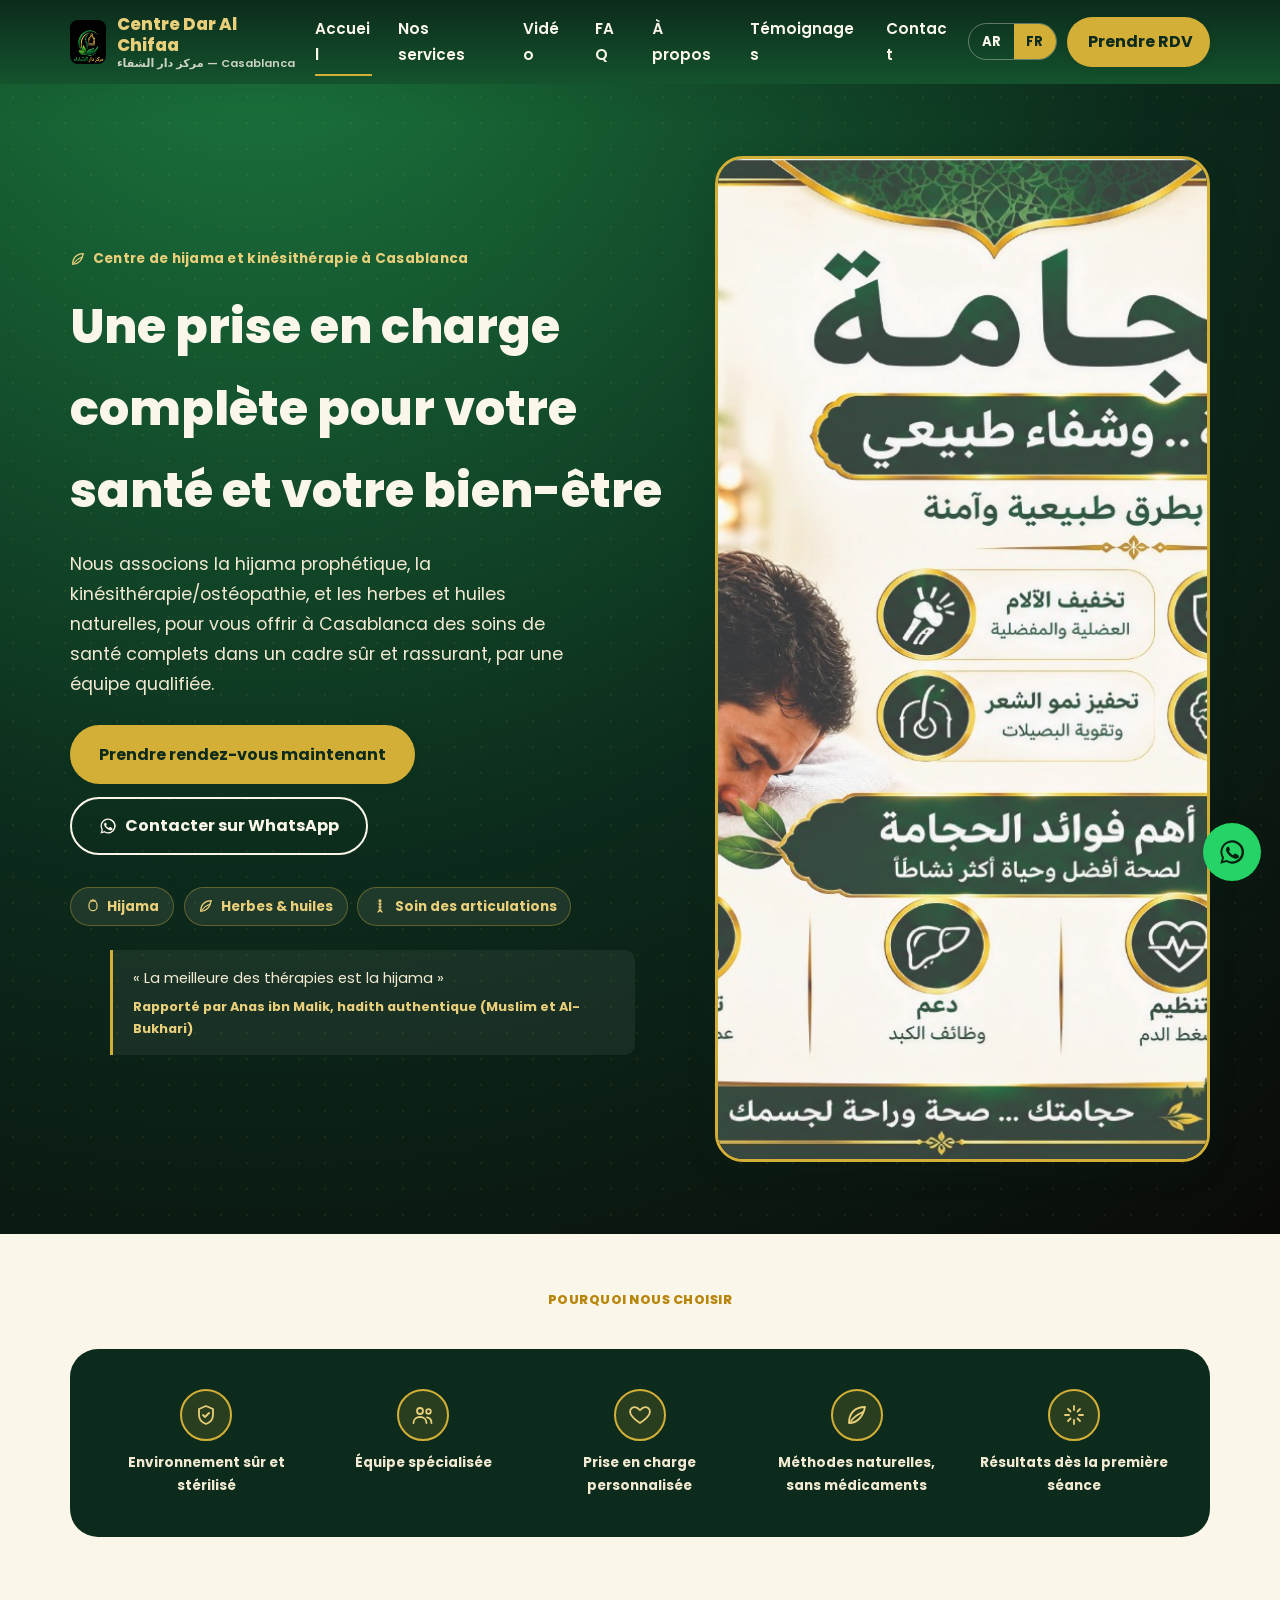
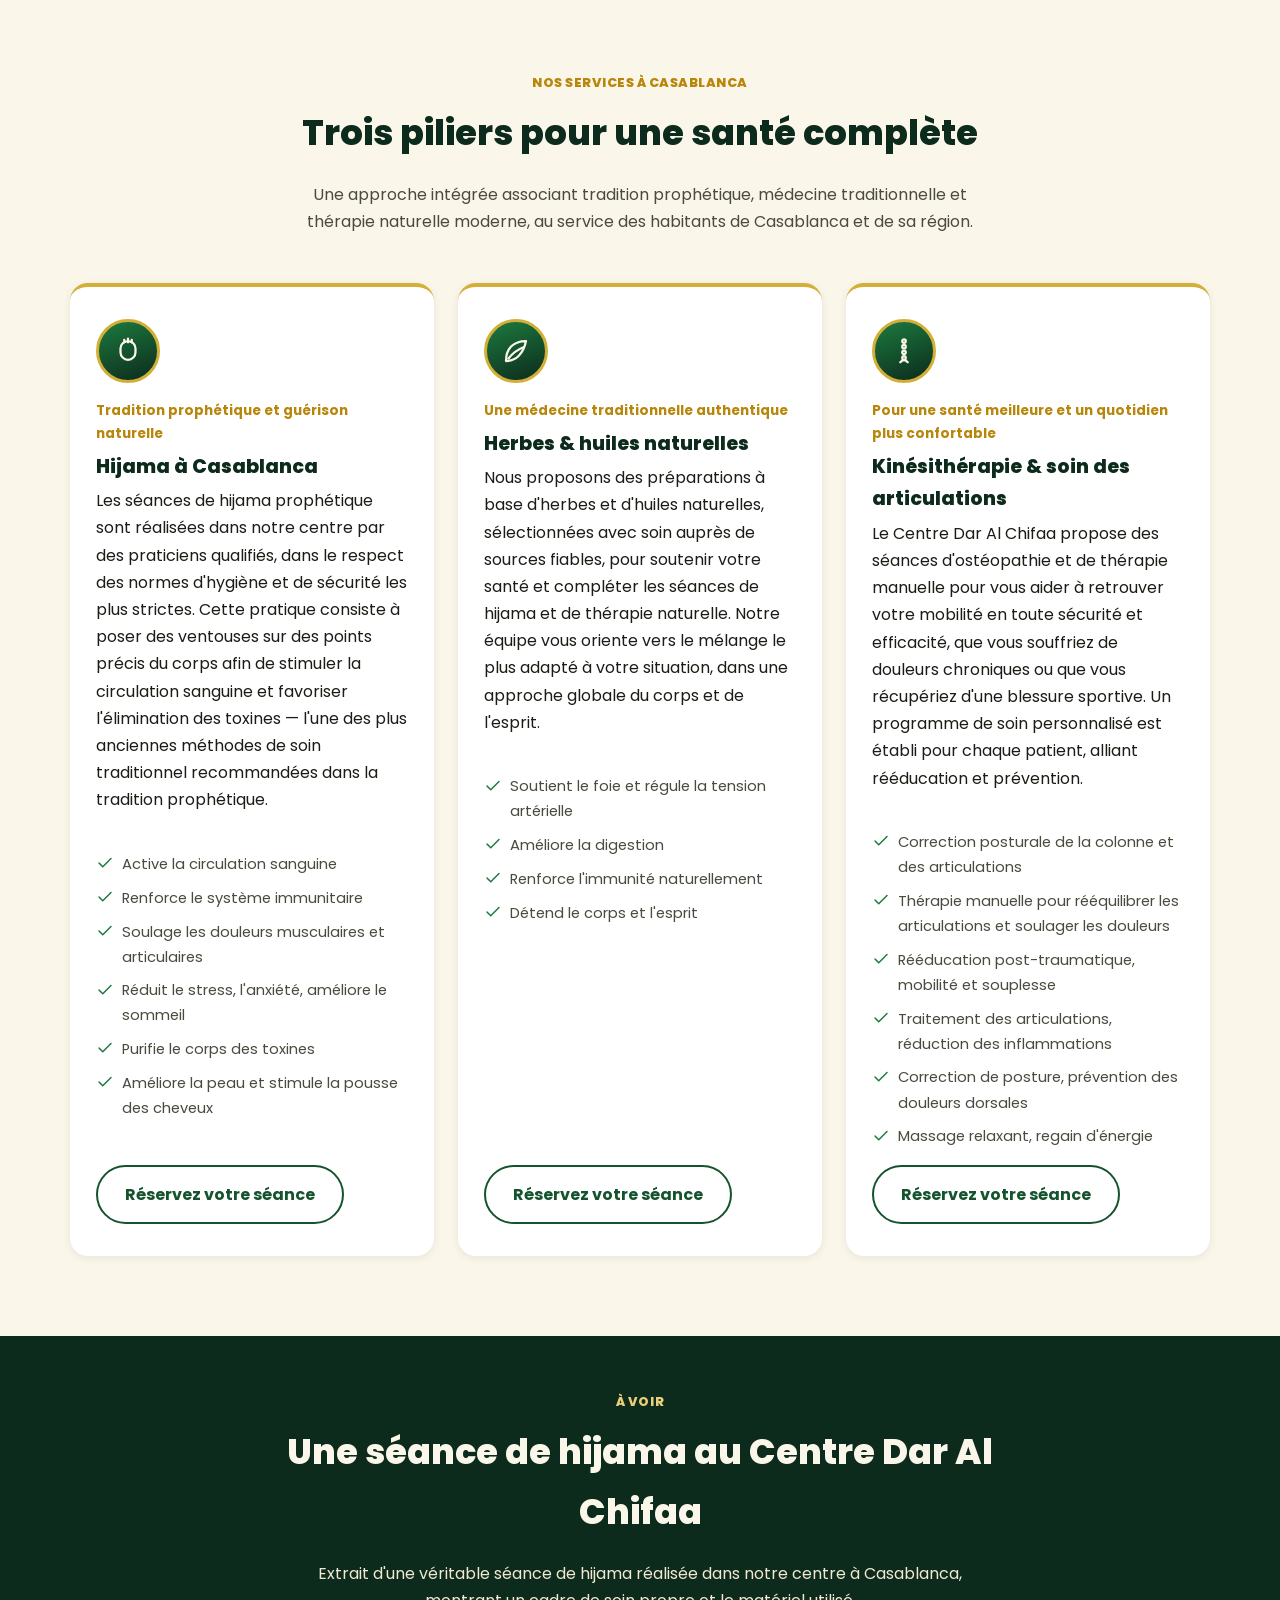
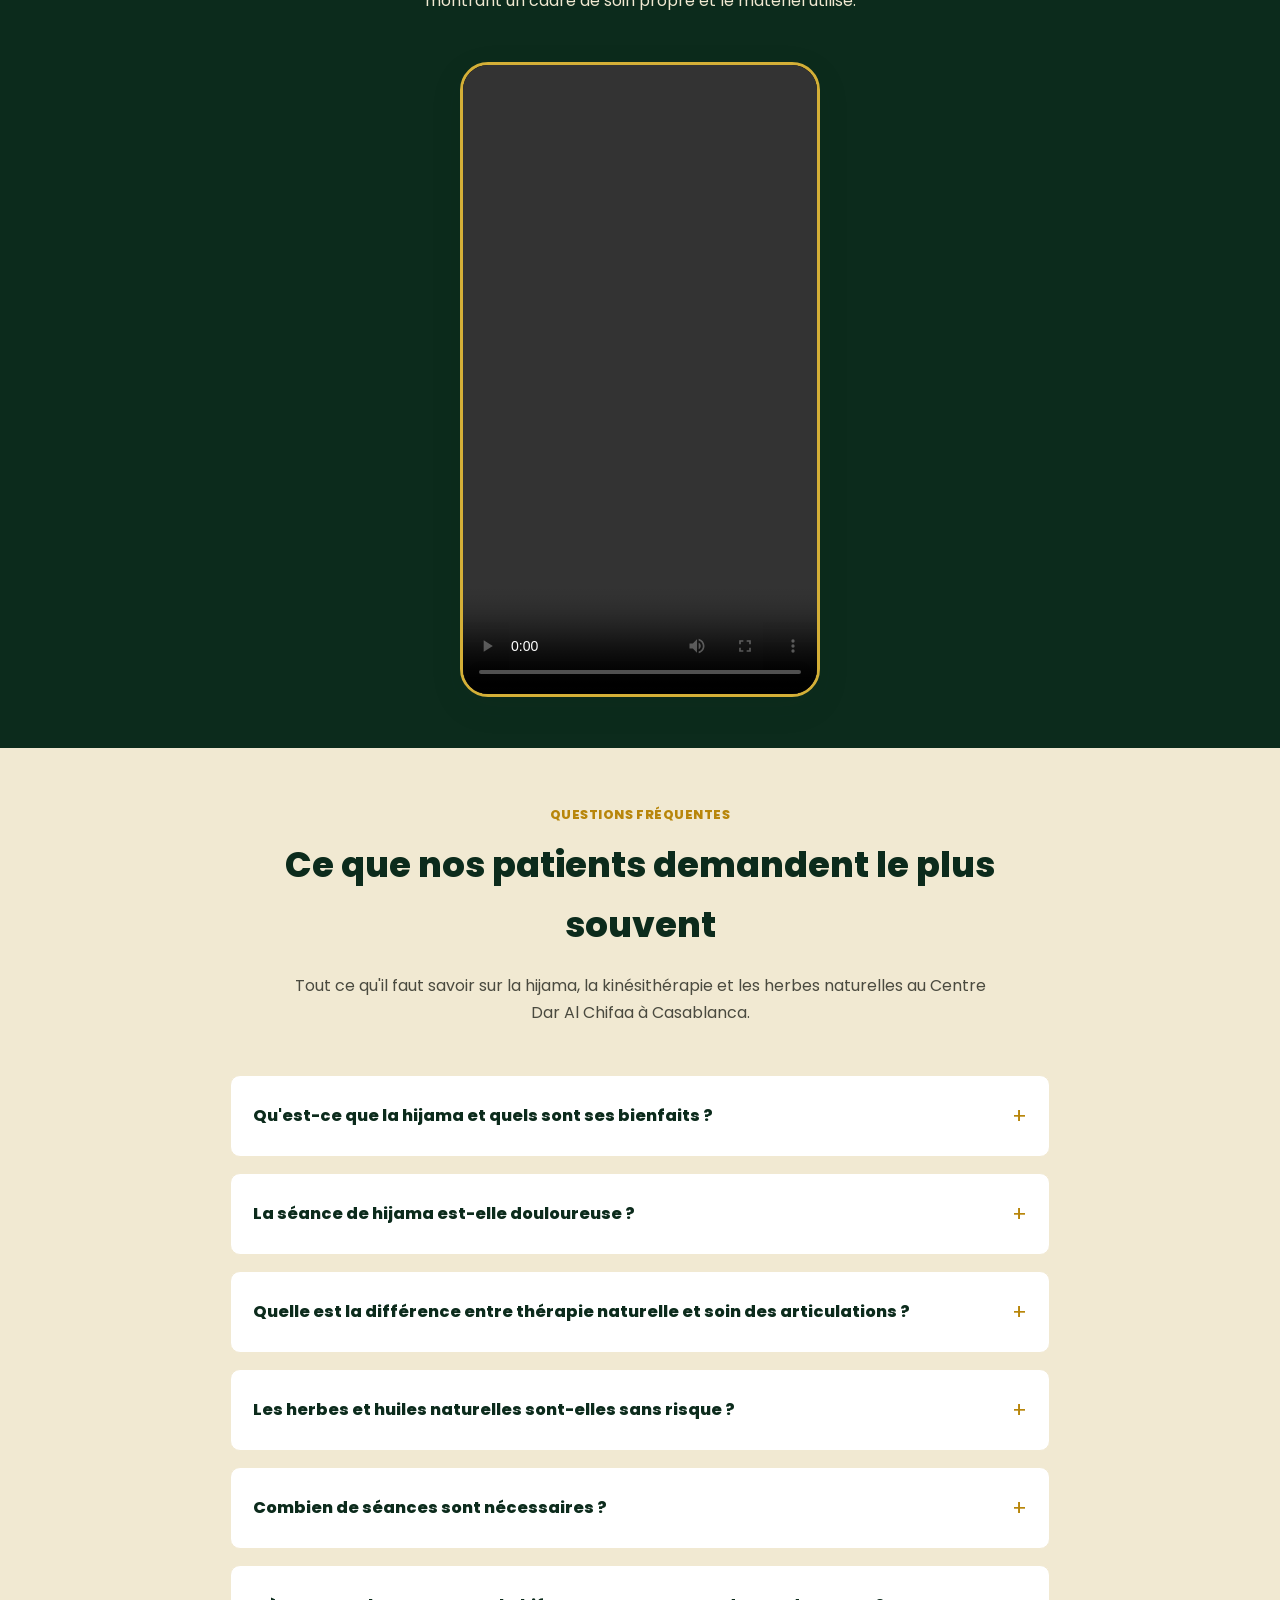
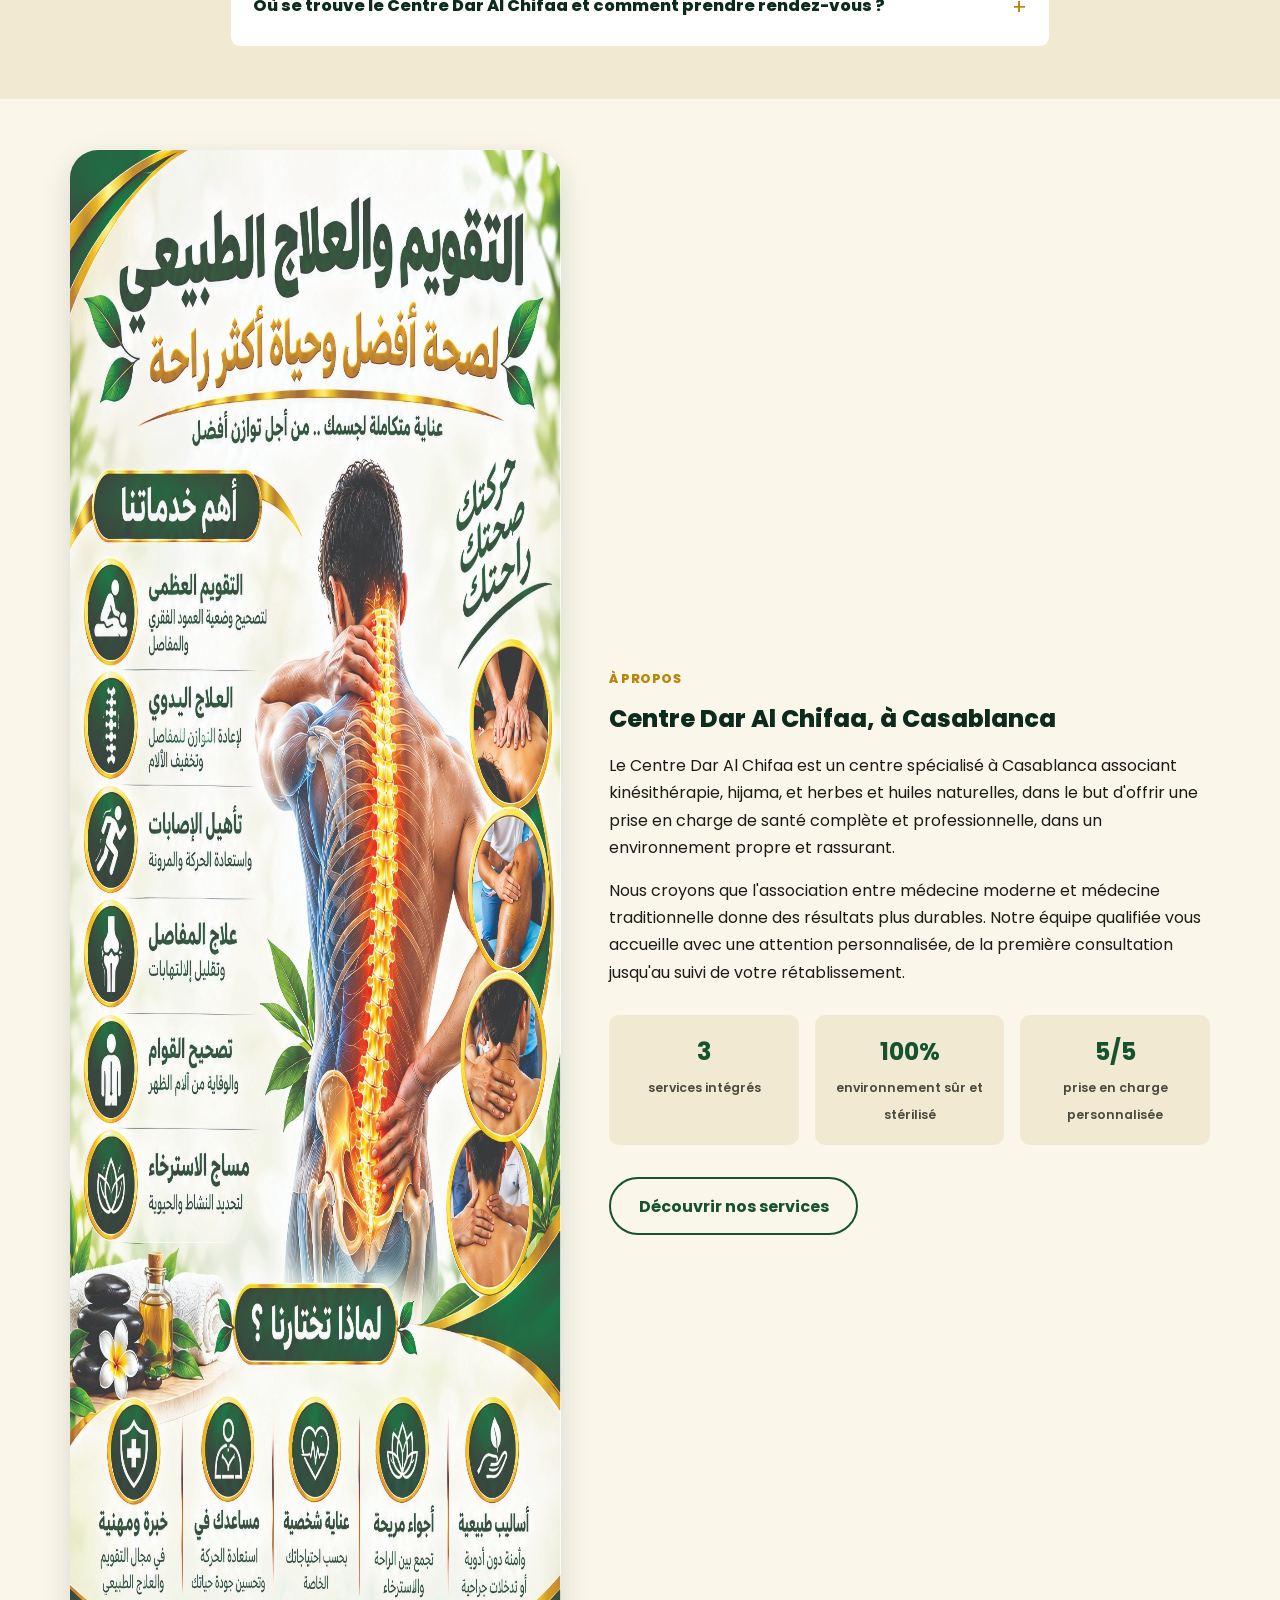
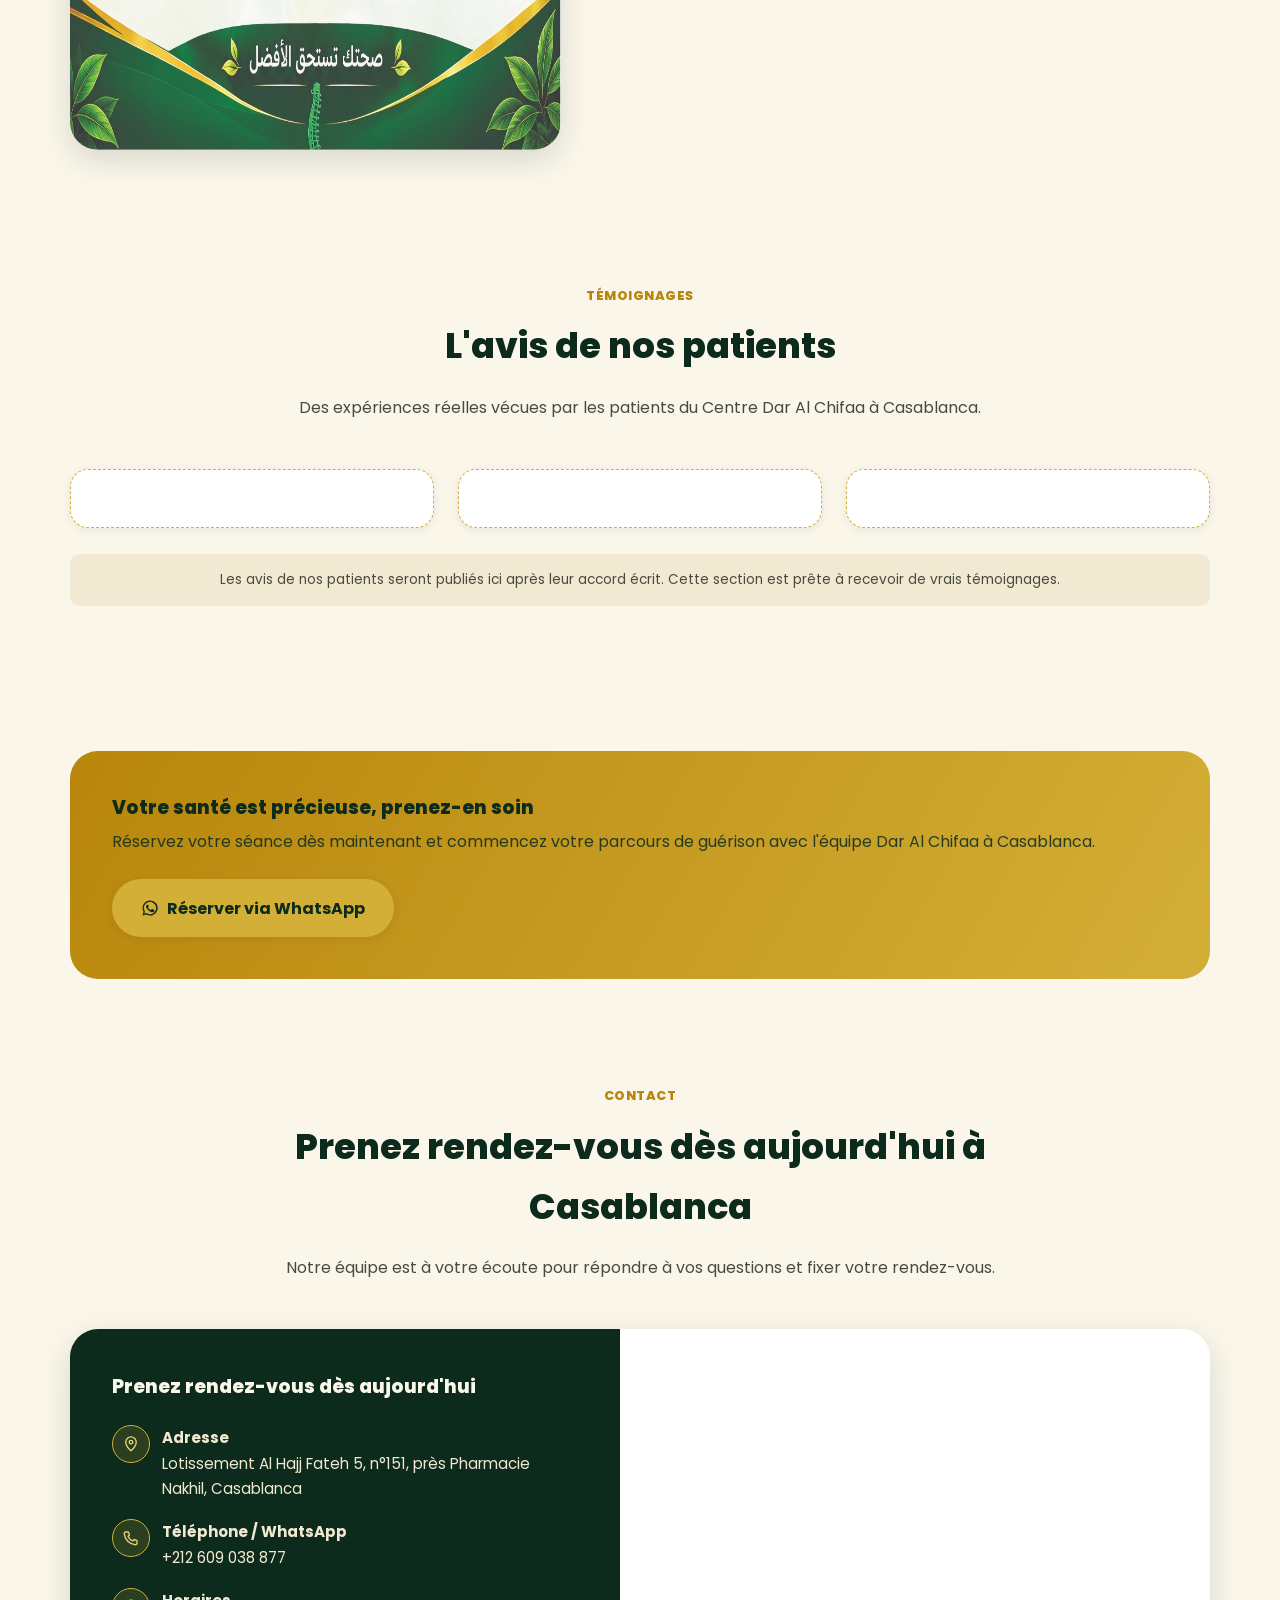
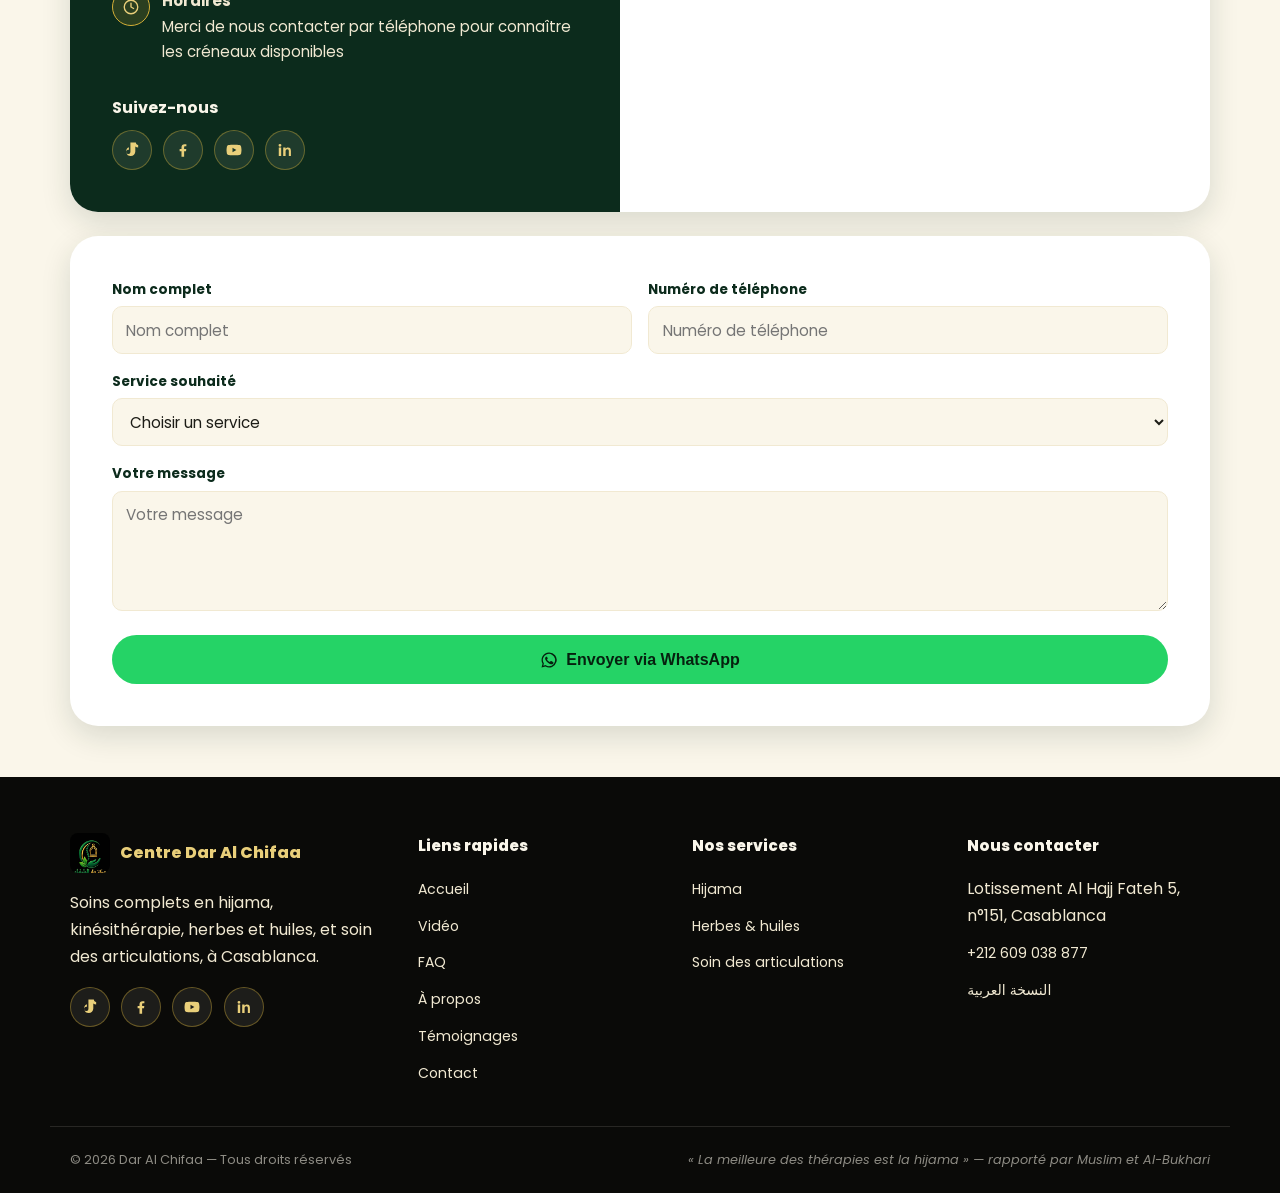
==== commit f9f72bee: "Ajout d'une video de seance (Hijama) sur le site - assets/video/seance-hijama.mp4 : copie publiee de" ====
--- a/fr/index.html
+++ b/fr/index.html
@@ -133,6 +133,7 @@
     <nav class="main-nav" id="main-nav">
       <a href="#home">Accueil</a>
       <a href="#services">Nos services</a>
+      <a href="#video">Vidéo</a>
       <a href="#faq">FAQ</a>
       <a href="#about">À propos</a>
       <a href="#testimonials">Témoignages</a>
@@ -269,6 +270,21 @@
           </ul>
           <a class="btn btn-outline-dark" href="#contact">Réservez votre séance</a>
         </article>
+      </div>
+    </div>
+  </section>
+
+  <!-- ============ VIDÉO ============ -->
+  <section id="video" class="section-tight video-showcase">
+    <div class="container">
+      <div class="section-head reveal">
+        <span class="eyebrow">À voir</span>
+        <h2>Une séance de hijama au Centre Dar Al Chifaa</h2>
+        <p>Extrait d'une véritable séance de hijama réalisée dans notre centre à Casablanca, montrant un cadre de soin propre et le matériel utilisé.</p>
+      </div>
+      <div class="video-frame reveal">
+        <video src="/assets/video/seance-hijama.mp4" controls preload="metadata" playsinline
+               aria-label="Vidéo d'une séance de hijama au Centre Dar Al Chifaa à Casablanca"></video>
       </div>
     </div>
   </section>
@@ -475,6 +491,7 @@
       <h4>Liens rapides</h4>
       <ul>
         <li><a href="#home">Accueil</a></li>
+        <li><a href="#video">Vidéo</a></li>
         <li><a href="#faq">FAQ</a></li>
         <li><a href="#about">À propos</a></li>
         <li><a href="#testimonials">Témoignages</a></li>
--- a/assets/css/style.css
+++ b/assets/css/style.css
@@ -280,6 +280,19 @@
 input:focus,textarea:focus,select:focus{outline:none;border-color:var(--c-gold-500)}
 textarea{min-height:120px;resize:vertical}
 @media (max-width:900px){.contact-wrap{grid-template-columns:1fr}.form-row.two{grid-template-columns:1fr}}
+
+/* ---------- Vidéo (aperçu d'une séance) ---------- */
+.video-showcase{background:var(--c-green-900)}
+.video-showcase .section-head{color:var(--c-cream)}
+.video-showcase .section-head p{color:var(--c-cream-dark)}
+.video-showcase .eyebrow{color:var(--c-gold-300)}
+.video-showcase .section-head h2{color:var(--c-cream)}
+.video-frame{
+  max-width:360px;margin-inline:auto;border-radius:var(--radius-lg);
+  overflow:hidden;box-shadow:var(--shadow-md);border:3px solid var(--c-gold-500);
+  background:#000;
+}
+.video-frame video{width:100%;aspect-ratio:9/16;object-fit:cover;display:block}
 
 /* ---------- FAQ ---------- */
 .faq-list{max-width:820px;margin-inline:auto;display:flex;flex-direction:column;gap:1rem}
